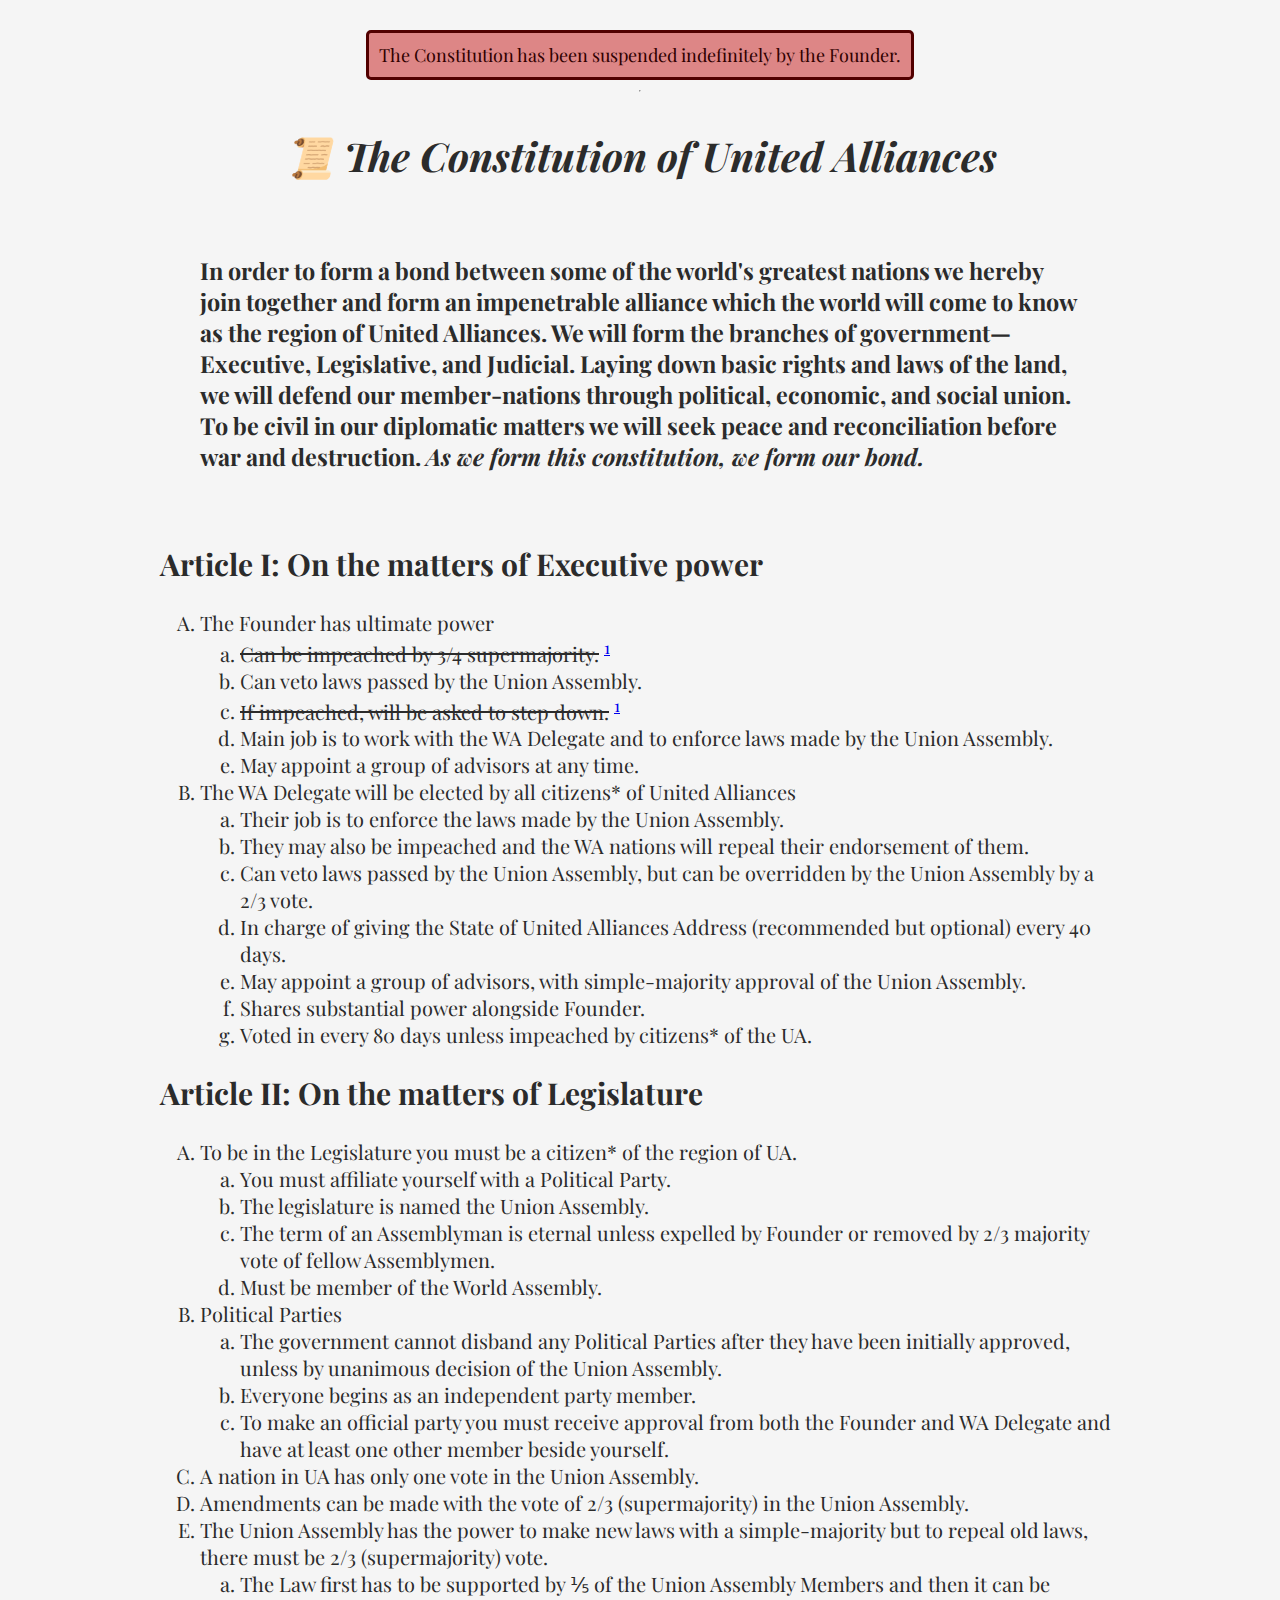
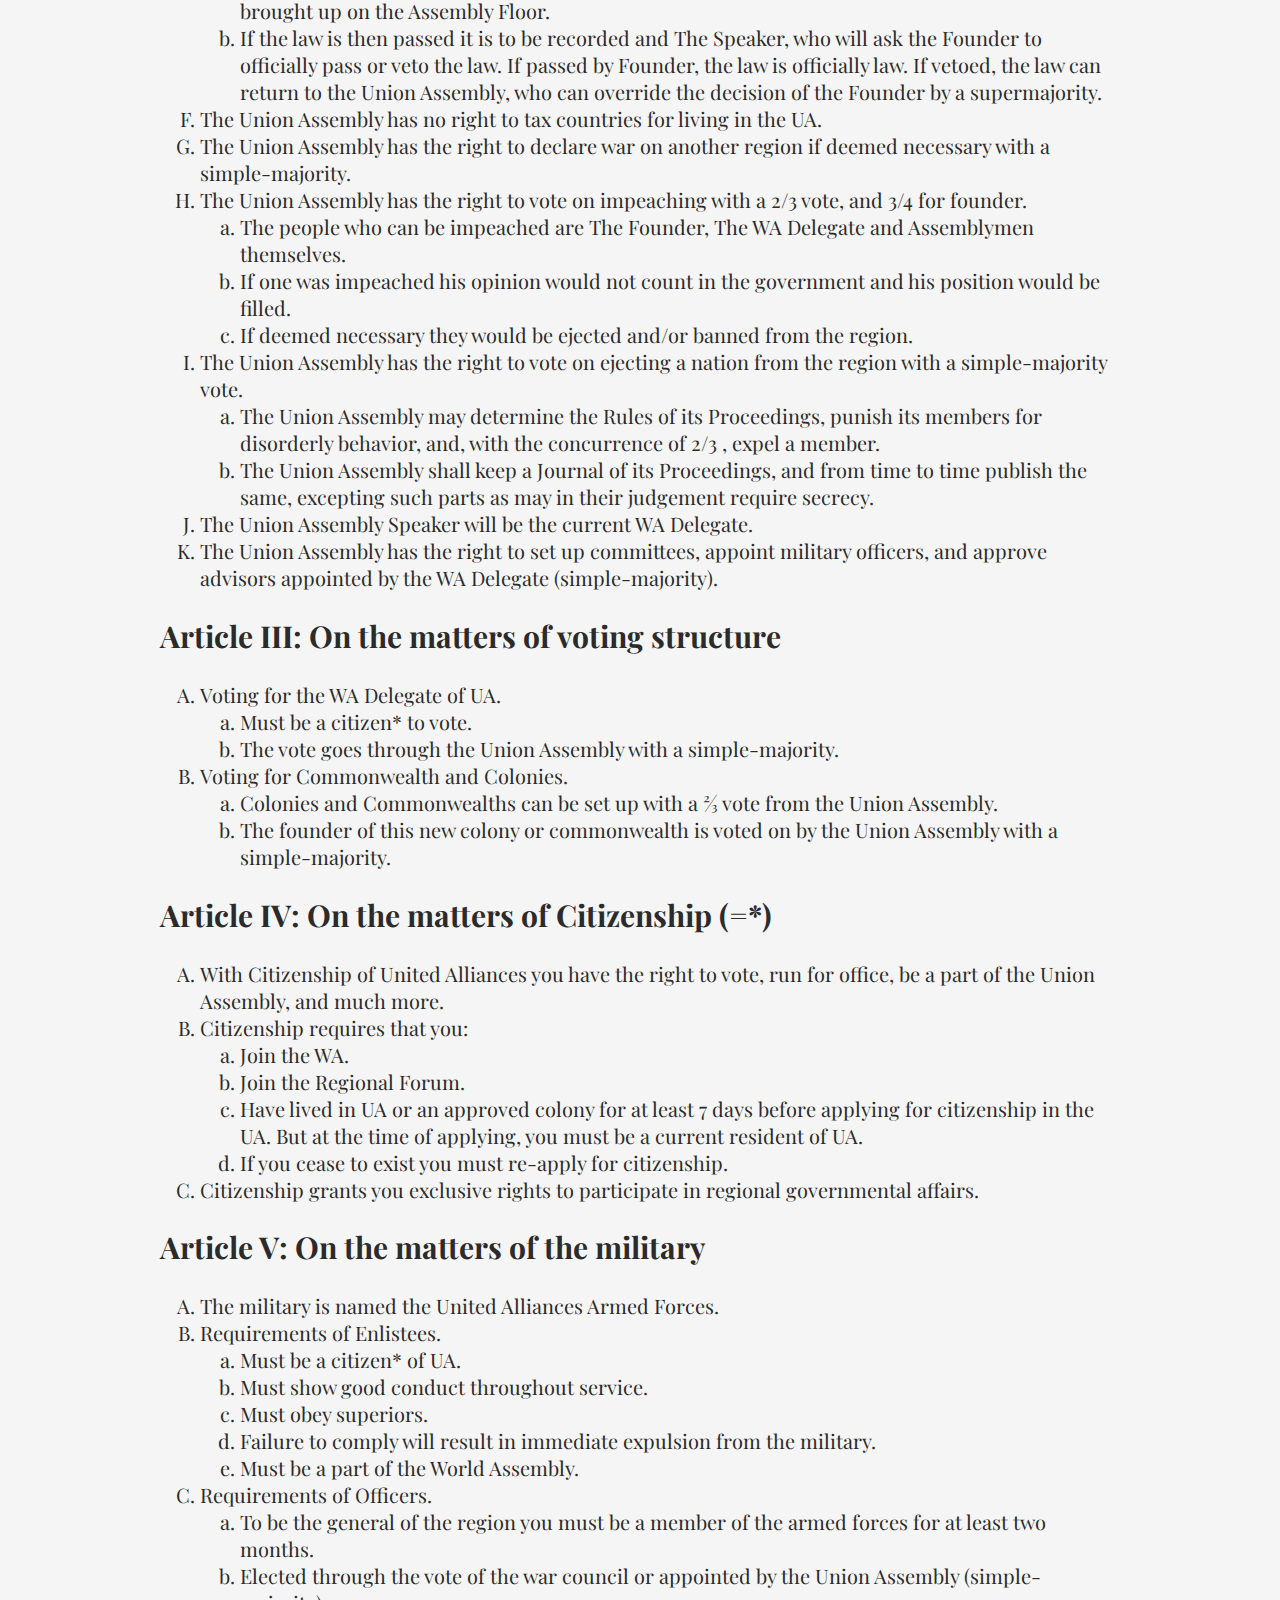
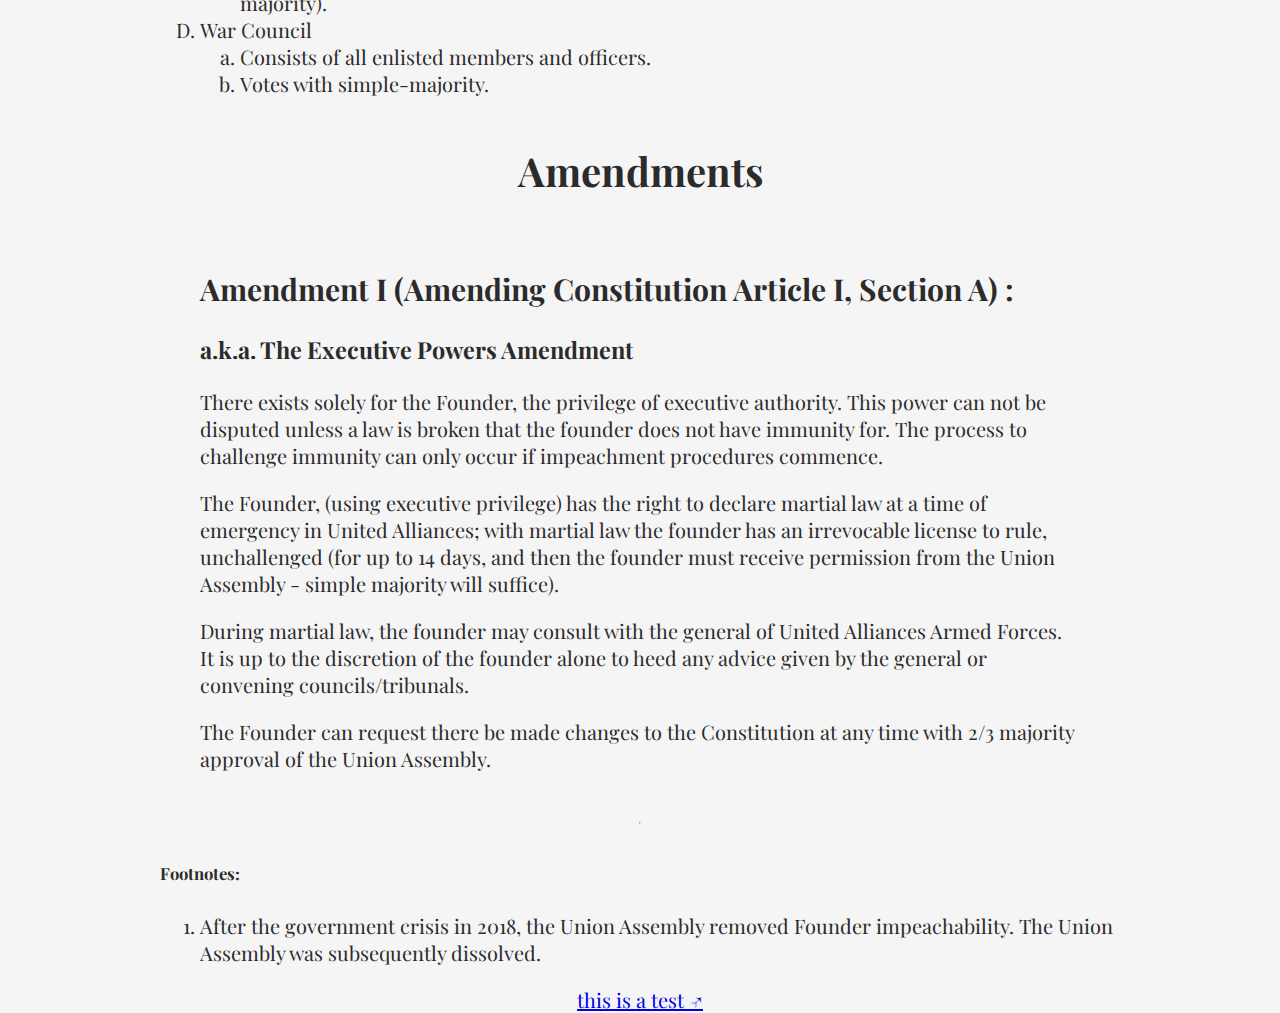
==== constitution/index.html @ d86b2e92 "Update index.html" ====
<!DOCTYPE html>
<html lang="en">
<head>
    <meta charset="UTF-8">
    <meta http-equiv="X-UA-Compatible" content="IE=edge">
    <meta name="viewport" content="width=device-width, initial-scale=1.0">
    <title>The Constitution of United Alliances</title>

        <link rel="preconnect" href="https://fonts.googleapis.com">
        <link rel="preconnect" href="https://fonts.gstatic.com" crossorigin>
        <link href="https://fonts.googleapis.com/css2?family=Playfair+Display&display=swap" rel="stylesheet">

    <style>

            :root {
                --box-alert-font-size: 1.8rem;
                --k-bg: black;
                --w-bg: white;
            }

      /*  * {
            margin: 0;
            padding: 0;
            box-sizing: border-box;
        }*/

        html {
            font-size: 62.5%;
            scroll-behavior: smooth;
        }

        ::selection {
            background-color: darkgoldenrod;
            color: whitesmoke;
        }

        body {
            width: 75%;
            margin: auto;
            background-color: whitesmoke;
            color: #2b2b2b;
            font-family: 'Playfair Display', serif;
            font-size: 2.0rem;
        }

        .page-wrap {
            width: 100%;
            display: flex;
            flex-direction: column;
            justify-content: center;
            align-items: center;
        }

        [target=_blank]::after {
            content: " ↗";
        }

        .box-alert-grn {
            color: rgb(0, 37, 0);
            background-color: rgb(105, 214, 105);
            border: 3px solid rgb(0, 138, 0);
            border-radius: 5px;
            padding: 1.0rem;
            margin-top: 3.0rem;
            font-size: var(--box-alert-font-size);
        }

        .box-alert-grn::selection {
            background-color: var(--k-bg);
            color: var(--w-bg);
        }

        .box-alert-red::selection {
            background-color: var(--k-bg);
            color: var(--w-bg);
        }

        .box-alert-red {
            color: rgb(48, 0, 0);
            background-color: rgb(221, 134, 134);
            border: 3px solid rgb(82, 0, 0);
            border-radius: 5px;
            padding: 1.0rem;
            margin-top: 3.0rem;
            font-size: var(--box-alert-font-size);
        }
    
                @media only screen and (max-width: 1060px) {
                    body {
                        width: 97%;
                    }
                }

    </style>
</head>
<body>
    
<div class="page-wrap">

    <div class="box-alert-red">The Constitution has been suspended indefinitely by the Founder.</div>

    <hr>

    <h1 style="font-style: oblique;"> 📜 The Constitution of United Alliances</h1>
    <h3>
        <blockquote>
            In order to form a bond between some of the world's greatest nations we hereby join together and form an impenetrable alliance which the world will come to know as the region of United Alliances. We will form the branches of government&mdash;Executive, Legislative, and Judicial. Laying down basic rights and laws of the land, we will defend our member-nations through political, economic, and social union. To be civil in our diplomatic matters we will seek peace and reconciliation before war and destruction. <span style="font-style: oblique;">As we form this constitution, we form our bond.</span>
        </blockquote>
    </h3>

<div class="const-content">
    
    <h2>Article I: On the matters of Executive power</h2>
    
    <ol type="A">
        <li>The Founder has ultimate power</li>
            <ol type="a">
    
                 <li><s>Can be impeached by 3/4 supermajority.</s> <sup> <a href="#fnote-1">1</a> </sup> </li>
    
                 <li>Can veto laws passed by the Union Assembly.</li>
    
                 <li><s>If impeached, will be asked to step down.</s> <sup> <a href="#fnote-1">1</a> </sup> </li>
    
                 <li>Main job is to work with the WA Delegate and to enforce laws made by the Union Assembly.</li>
    
                 <li>May appoint a group of advisors at any time.</li>
            </ol>
    
        <li>The WA Delegate will be elected by all citizens* of United Alliances</li>
            <ol type="a">
    
                 <li>Their job is to enforce the laws made by the Union Assembly.</li>
    
                 <li>They may also be impeached and the WA nations will repeal their endorsement of them.</li>
    
                 <li>Can veto laws passed by the Union Assembly, but can be overridden by the Union Assembly by a 2/3 vote.</li> 
    
                 <li>In charge of giving the State of United Alliances Address (recommended but optional) every 40 days.</li>
    
                 <li>May appoint a group of advisors, with simple-majority approval of the Union Assembly.</li>
    
                 <li>Shares substantial power alongside Founder.</li>
    
                 <li>Voted in every 80 days unless impeached by citizens* of the UA.</li>
            </ol>
        </ol>
    
    <h2>Article II: On the matters of Legislature</h2>
    <ol type="A">
        <li>To be in the Legislature you must be a citizen* of the region of UA.</li>
            <ol type="a">
    
                    <li>You must affiliate yourself with a Political Party.</li>
    
                    <li>The legislature is named the Union Assembly.</li>
    
                    <li>The term of an Assemblyman is eternal unless expelled by Founder or removed by 2/3 majority vote of fellow Assemblymen.</li>
    
                    <li>Must be member of the World Assembly.</li>

            </ol>
    
        <li>Political Parties</li>
            <ol type="a">
                    <li>The government cannot disband any Political Parties after they have been initially approved, unless by unanimous decision of the Union Assembly.</li>
    
                    <li>Everyone begins as an independent party member.</li>
    
                    <li>To make an official party you must receive approval from both the Founder and WA Delegate and have at least one other member beside yourself.</li>
            </ol>

        <li>A nation in UA has only one vote in the Union Assembly.</li>
    
        <li>Amendments can be made with the vote of 2/3 (supermajority) in the Union Assembly.</li>
    
        <li>The Union Assembly has the power to make new laws with a simple-majority but to repeal old laws, there must be 2/3 (supermajority) vote.</li>
            <ol type="a">
                    <li>The Law first has to be supported by ⅕ of the Union Assembly Members and then it can be brought up on the Assembly Floor.</li>
    
                    <li>If the law is then passed it is to be recorded and The Speaker, who will ask the Founder to officially pass or veto the law. If passed by Founder, the law is officially law. If vetoed, the law can return to the Union Assembly, who can override the decision of the Founder by a supermajority.</li>
            </ol>

        <li>The Union Assembly has no right to tax countries for living in the UA.</li>
    
        <li>The Union Assembly has the right to declare war on another region if deemed necessary with a simple-majority.</li>
    
        <li>The Union Assembly has the right to vote on impeaching with a 2/3 vote, and 3/4 for founder.</li>
            <ol type="a">
                    <li>The people who can be impeached are The Founder, The WA Delegate and Assemblymen themselves.</li> 
    
                    <li>If one was impeached his opinion would not count in the government and his position would be filled.</li>
    
                    <li>If deemed necessary they would be ejected and/or banned from the region.</li>
            </ol>

        <li>The Union Assembly has the right to vote on ejecting a nation from the region with a simple-majority vote.</li>
            <ol type="a">
                    <li>The Union Assembly may determine the Rules of its Proceedings, punish its members for disorderly behavior, and, with the concurrence of 2/3 , expel a member.</li>
    
                    <li>The Union Assembly shall keep a Journal of its Proceedings, and from time to time publish the same, excepting such parts as may in their judgement require secrecy.</li>
            </ol>

        <li>The Union Assembly Speaker will be the current WA Delegate.</li>
    
        <li>The Union Assembly has the right to set up committees, appoint military officers, and approve advisors appointed by the WA Delegate (simple-majority).</li>
    </ol>

    <h2>Article III: On the matters of voting structure</h2>
    <ol type="A">
        <li>Voting for the WA Delegate of UA.</li> 
            <ol type="a">
                    <li>Must be a citizen* to vote.</li> 
    
                    <li>The vote goes through the Union Assembly with a simple-majority.</li> 
            </ol>
        <li>Voting for Commonwealth and Colonies.</li>
            <ol type="a">
                    <li>Colonies and Commonwealths can be set up with a ⅔ vote from the Union Assembly.</li> 
    
                    <li>The founder of this new colony or commonwealth is voted on by the Union Assembly with a simple-majority.</li> 
            </ol>
    </ol>

    <h2>Article IV: On the matters of Citizenship (=*)</h2>
    <ol type="A">
        <li>With Citizenship of United Alliances you have the right to vote, run for office, be a part of the Union Assembly, and much more.</li> 
    
        <li>Citizenship requires that you:</li> 
            <ol type="a">
                    <li>Join the WA.</li> 
    
                    <li>Join the Regional Forum.</li> 
    
                    <li>Have lived in UA or an approved colony for at least 7 days before applying for citizenship in the UA. But at the time of applying, you must be a current resident of UA.</li> 
    
                    <li>If you cease to exist you must re-apply for citizenship.</li> 
            </ol>
        <li>Citizenship grants you exclusive rights to participate in regional governmental affairs.</li> 
    </ol>
    <h2>Article V: On the matters of the military</h2> 
    <ol type="A">
        <li>The military is named the United Alliances Armed Forces.</li> 
    
        <li>Requirements of Enlistees.</li> 
            <ol type="a">
                    <li>Must be a citizen* of UA.</li> 
    
                    <li>Must show good conduct throughout service.</li> 
    
                    <li>Must obey superiors.</li> 
    
                    <li>Failure to comply will result in immediate expulsion from the military.</li> 
    
                    <li>Must be a part of the World Assembly.</li> 
            </ol>
        <li>Requirements of Officers.</li> 
            <ol type="a">
                    <li>To be the general of the region you must be a member of the armed forces for at least two months.</li> 
    
                    <li>Elected through the vote of the war council or appointed by the Union Assembly (simple-majority).</li> 
            </ol>
        <li>War Council</li> 
            <ol type="a">
                    <li>Consists of all enlisted members and officers.</li> 
    
                    <li>Votes with simple-majority.</li> 
            </ol>
    </ol>
</div>
    
    <h1>Amendments</h1>
        <blockquote>
            <h2>Amendment I (Amending Constitution Article I, Section A) :</h2>
            <h3>a.k.a. The Executive Powers Amendment</h3>
            <p>There exists solely for the Founder, the privilege of executive authority. This power can not be disputed unless a law is broken that the founder does not have immunity for. The process to challenge immunity can only occur if impeachment procedures commence.</p> 
            
            <p>The Founder, (using executive privilege) has the right to declare martial law at a time of emergency in United Alliances; with martial law the founder has an irrevocable license to rule, unchallenged (for up to 14 days, and then the founder must receive permission from the Union Assembly - simple majority will suffice).</p> 
            
            <p>During martial law, the founder may consult with the general of United Alliances Armed Forces. It is up to the discretion of the founder alone to heed any advice given by the general or convening councils/tribunals.</p> 
            
            <p>The Founder can request there be made changes to the Constitution at any time with 2/3 majority approval of the Union Assembly.</p> 
        </blockquote>
    <hr>

    <div class="footnotes">
        <h5>Footnotes:</h5>
        <ol type="1">
            <li id="fnote-1">After the government crisis in 2018, the Union Assembly removed Founder impeachability. The Union Assembly was subsequently dissolved. </li>
        </ol>
    </div>

    <footer>
        <a href="http://flynntownship.org/" target="_blank">this is a test</a>
    </footer>

</div>
</body>
</html>
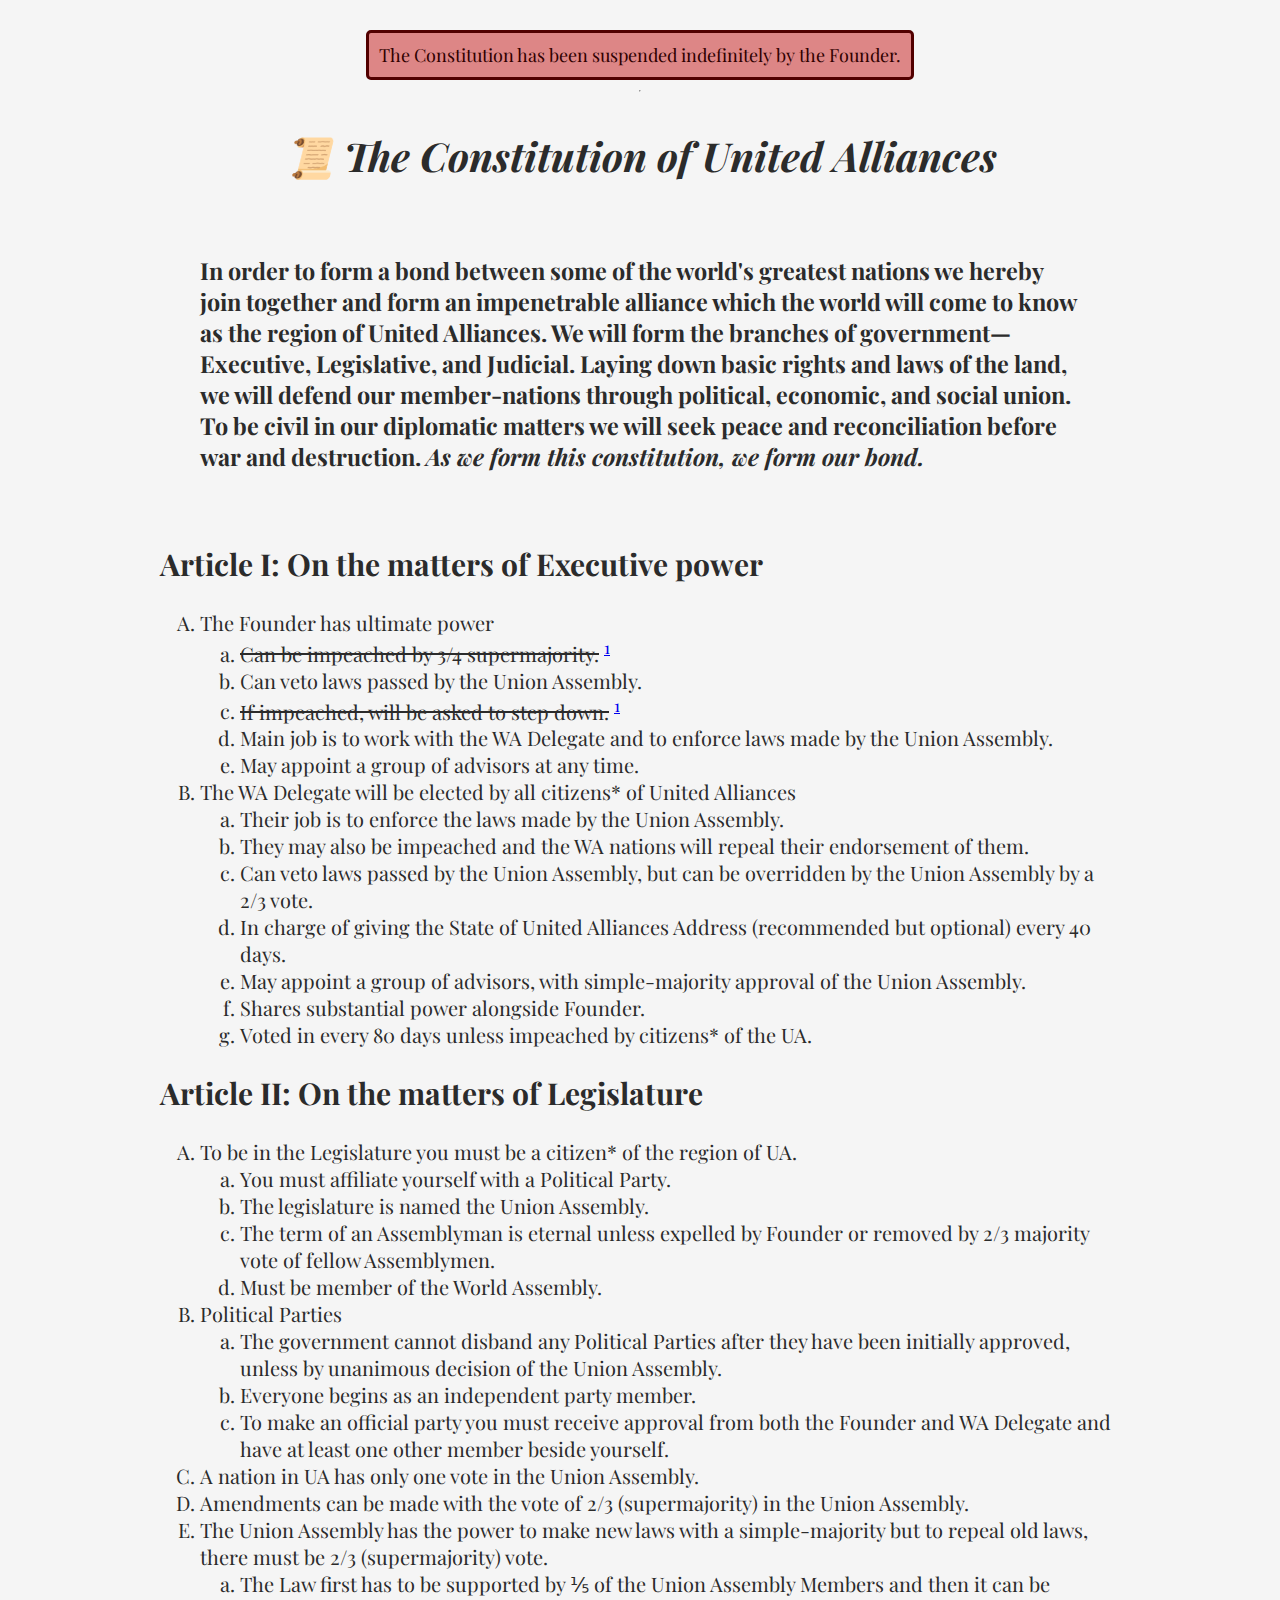
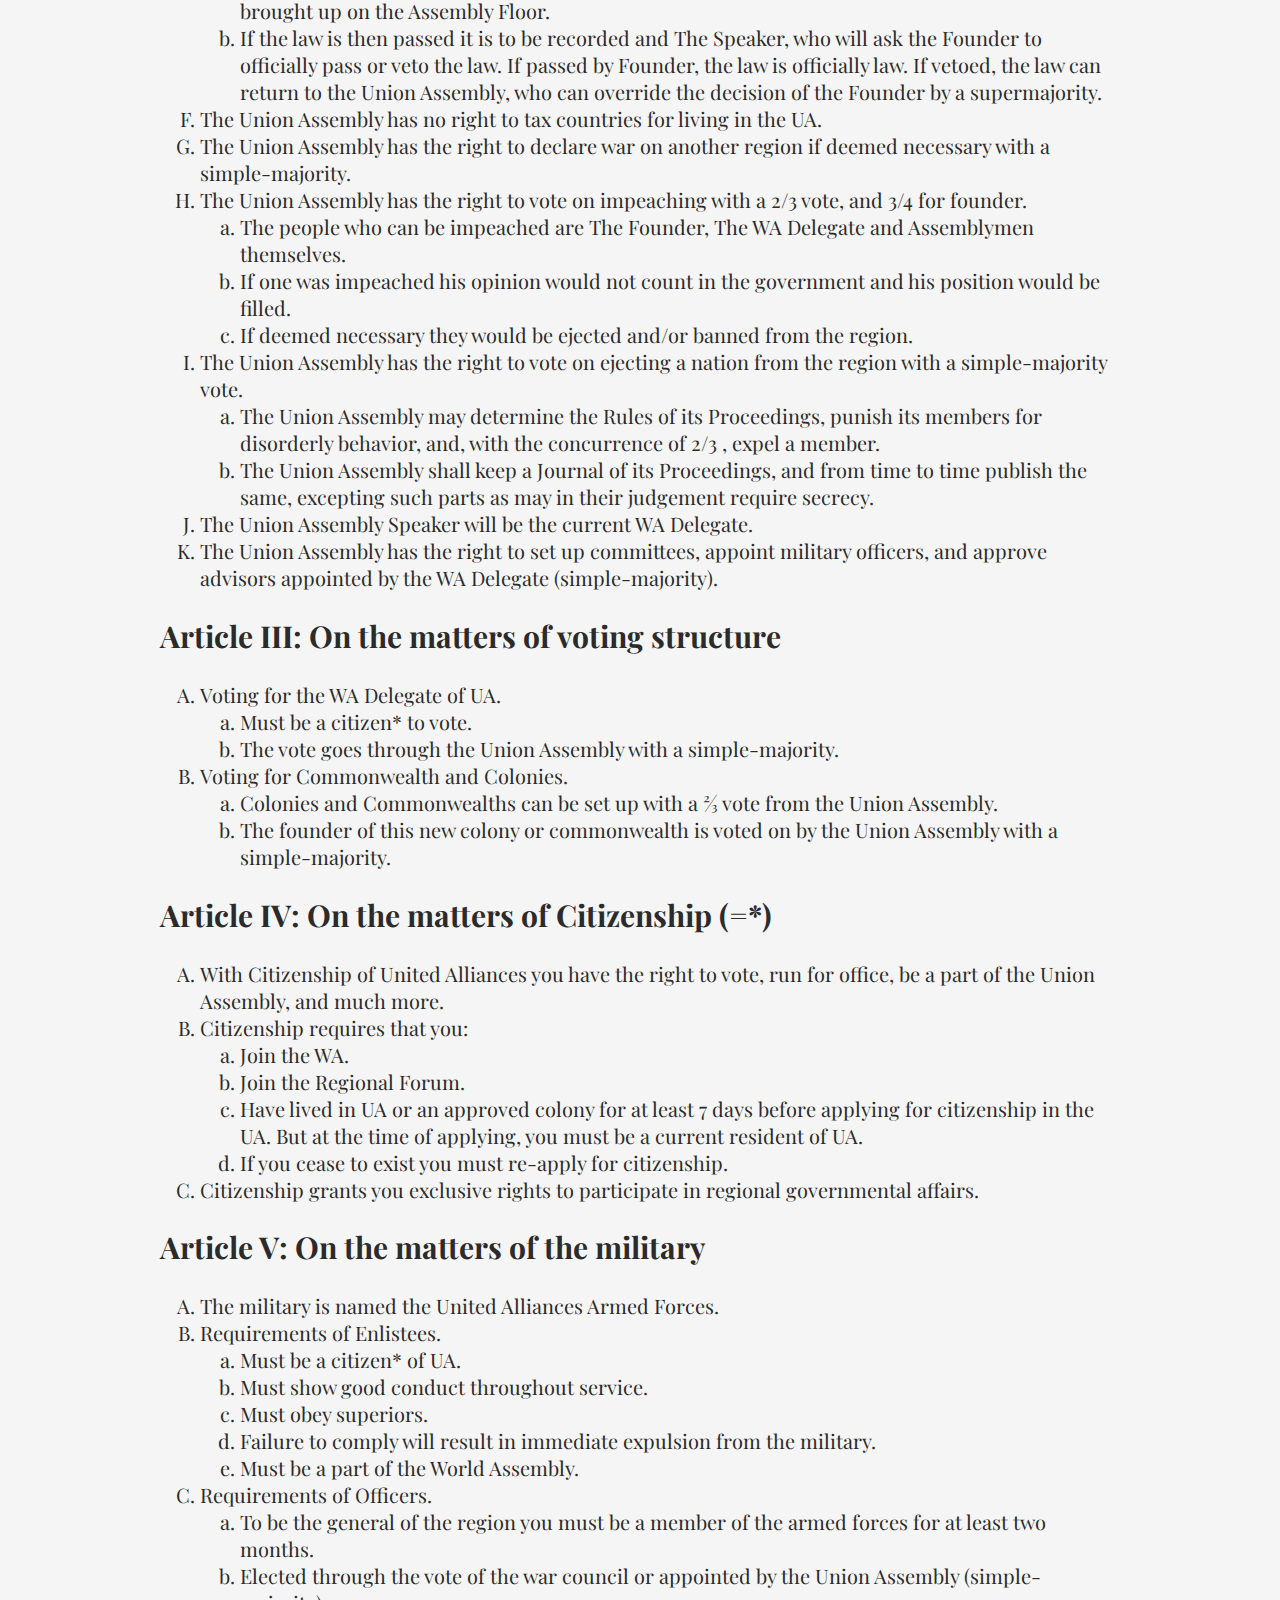
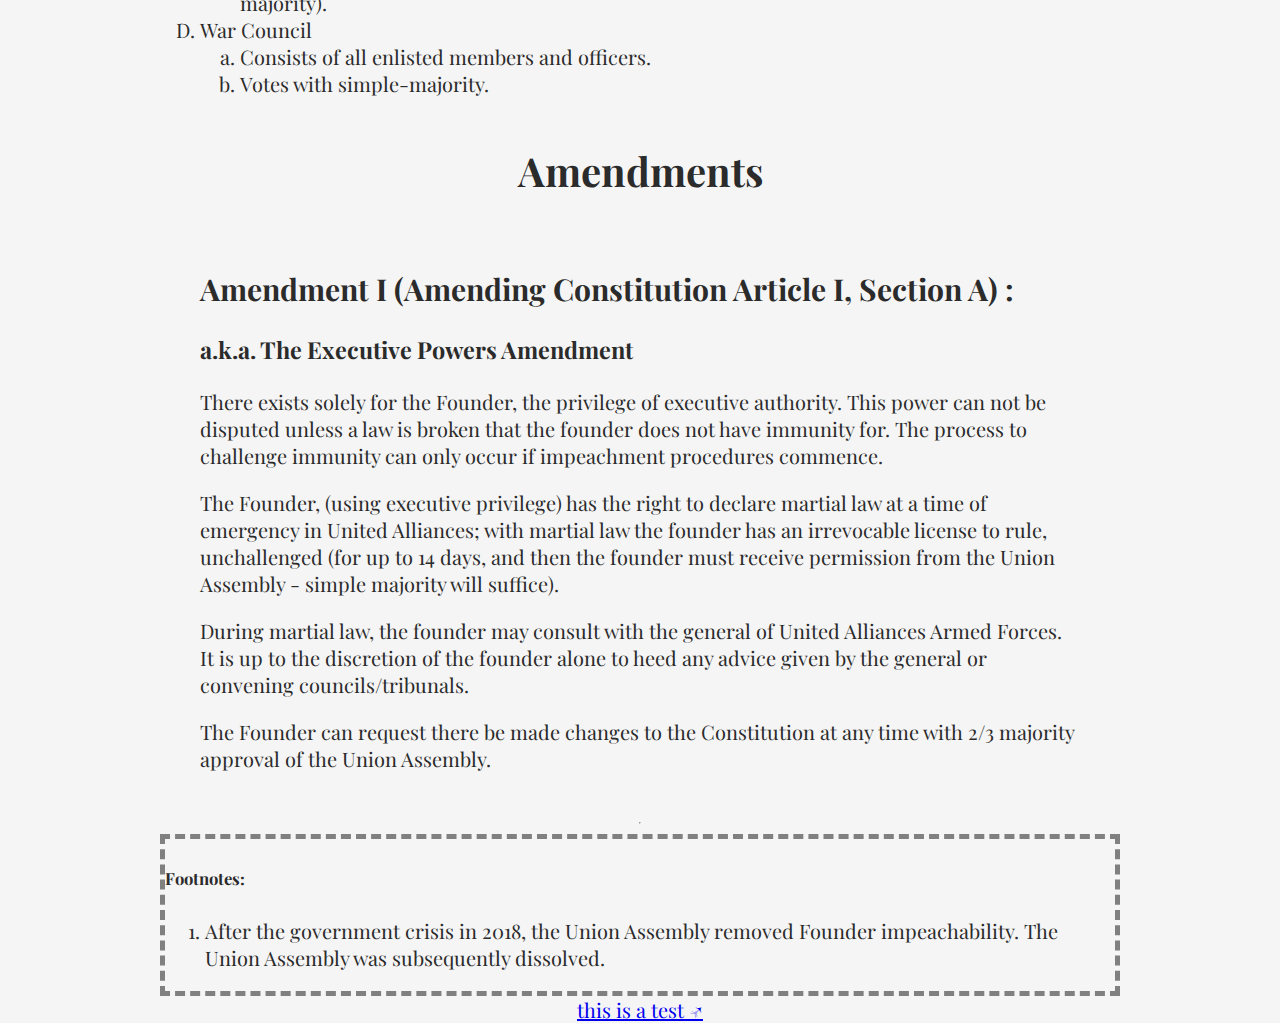
==== commit 808c86ef: "Update index.html" ====
--- a/constitution/index.html
+++ b/constitution/index.html
@@ -83,6 +83,10 @@
             padding: 1.0rem;
             margin-top: 3.0rem;
             font-size: var(--box-alert-font-size);
+        }
+
+        .footnotes {
+            border: 5px dashed grey;
         }
     
                 @media only screen and (max-width: 1060px) {
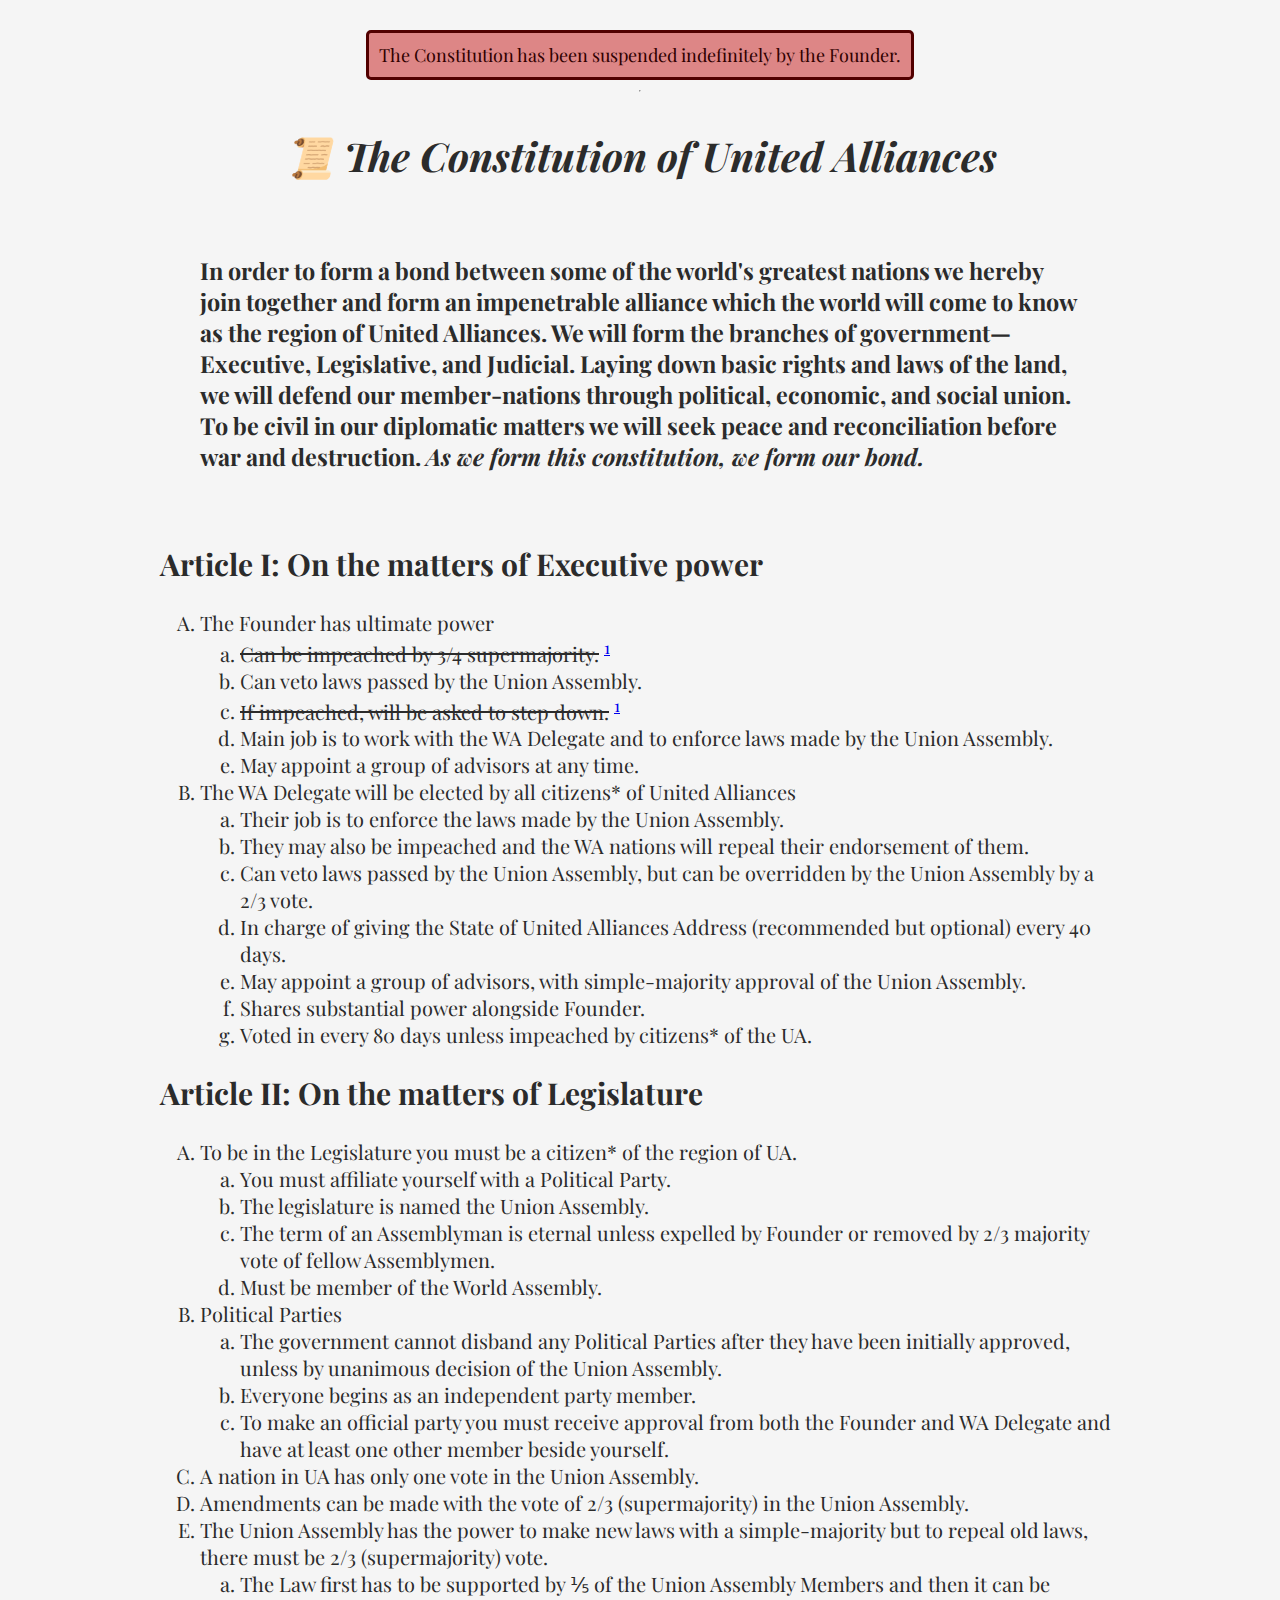
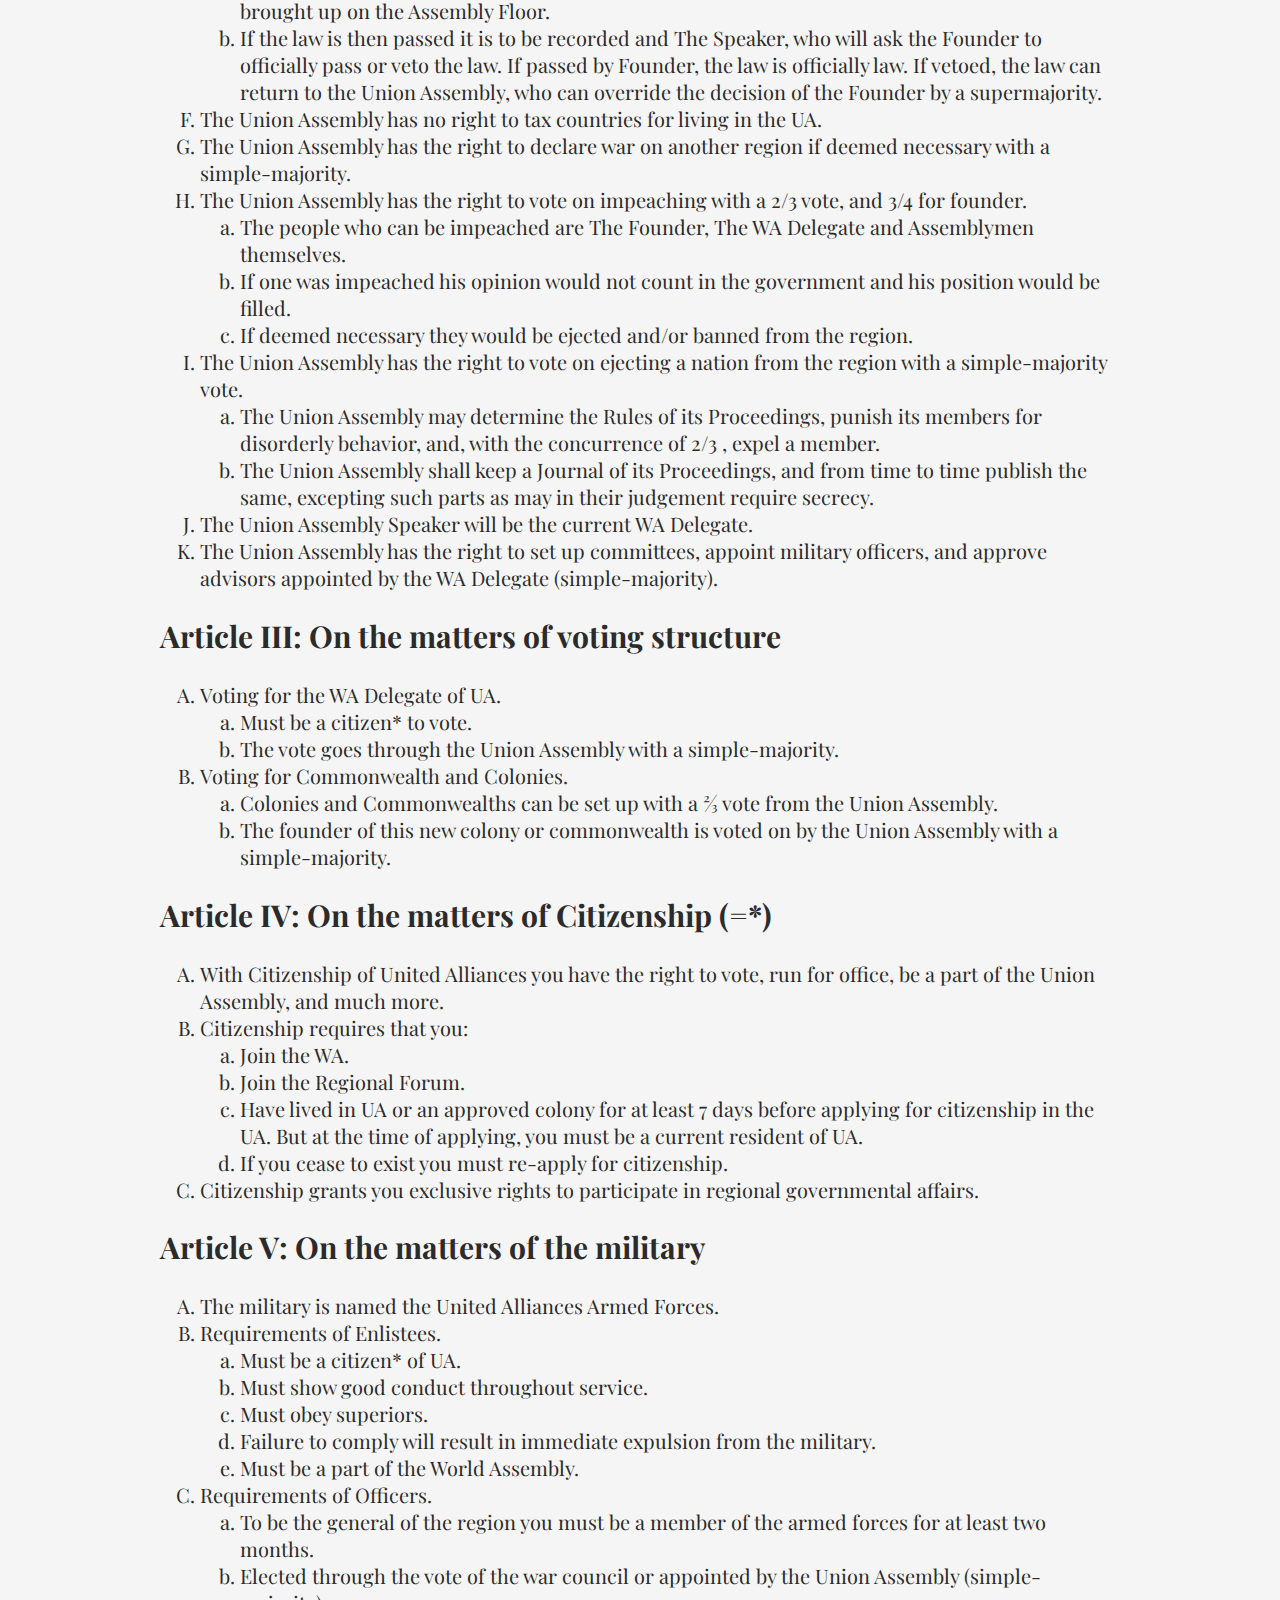
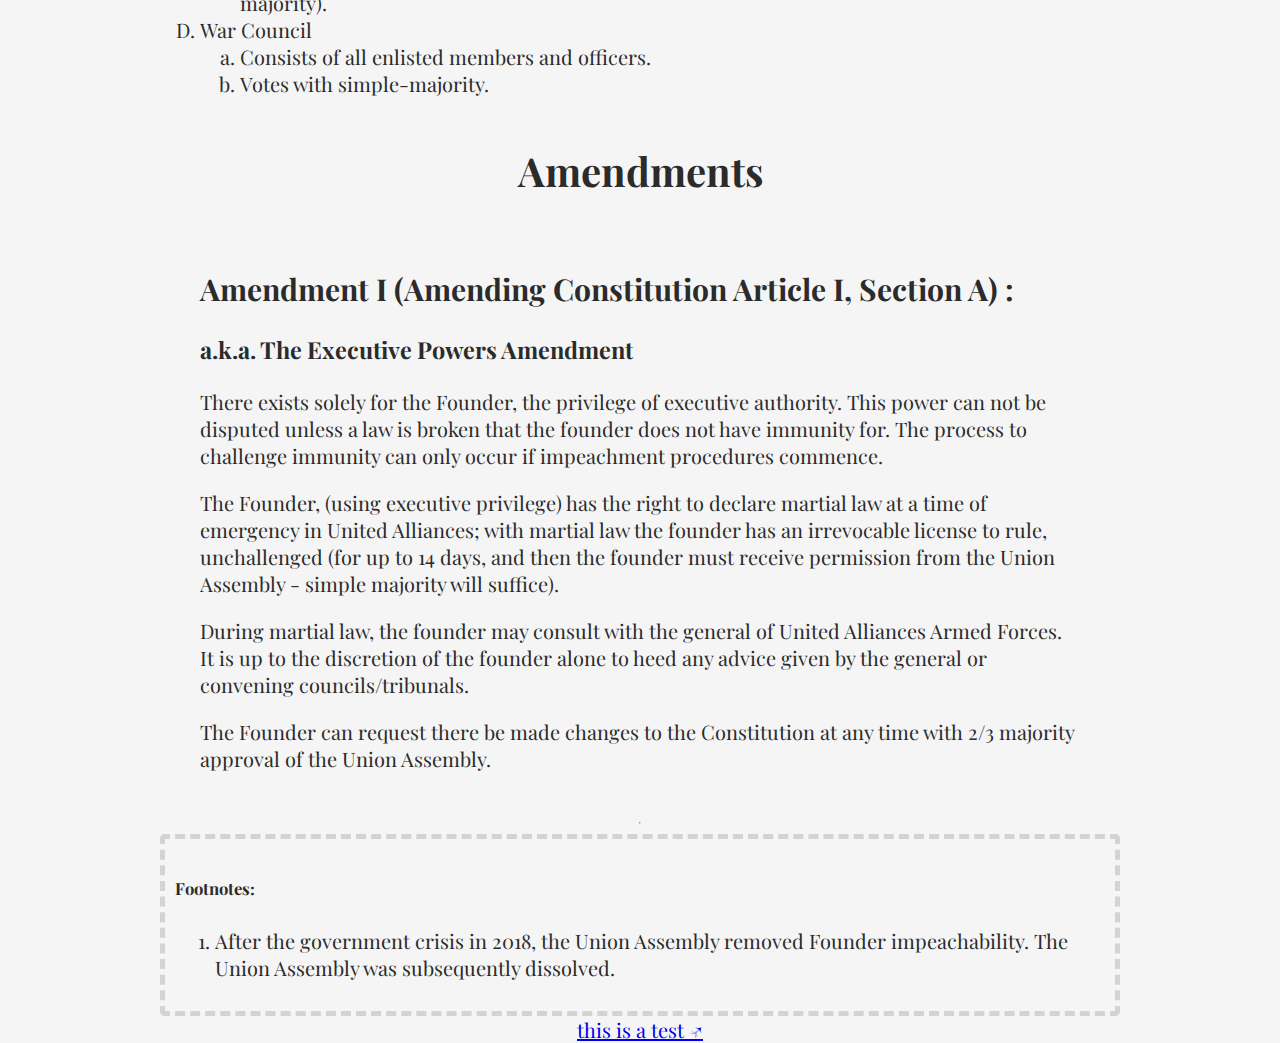
==== commit 3d93ed3d: "Update index.html" ====
--- a/constitution/index.html
+++ b/constitution/index.html
@@ -86,7 +86,9 @@
         }
 
         .footnotes {
-            border: 5px dashed grey;
+            border: 5px dashed lightgrey;
+            border-radius: 5px;
+            padding: 1.0rem;
         }
     
                 @media only screen and (max-width: 1060px) {
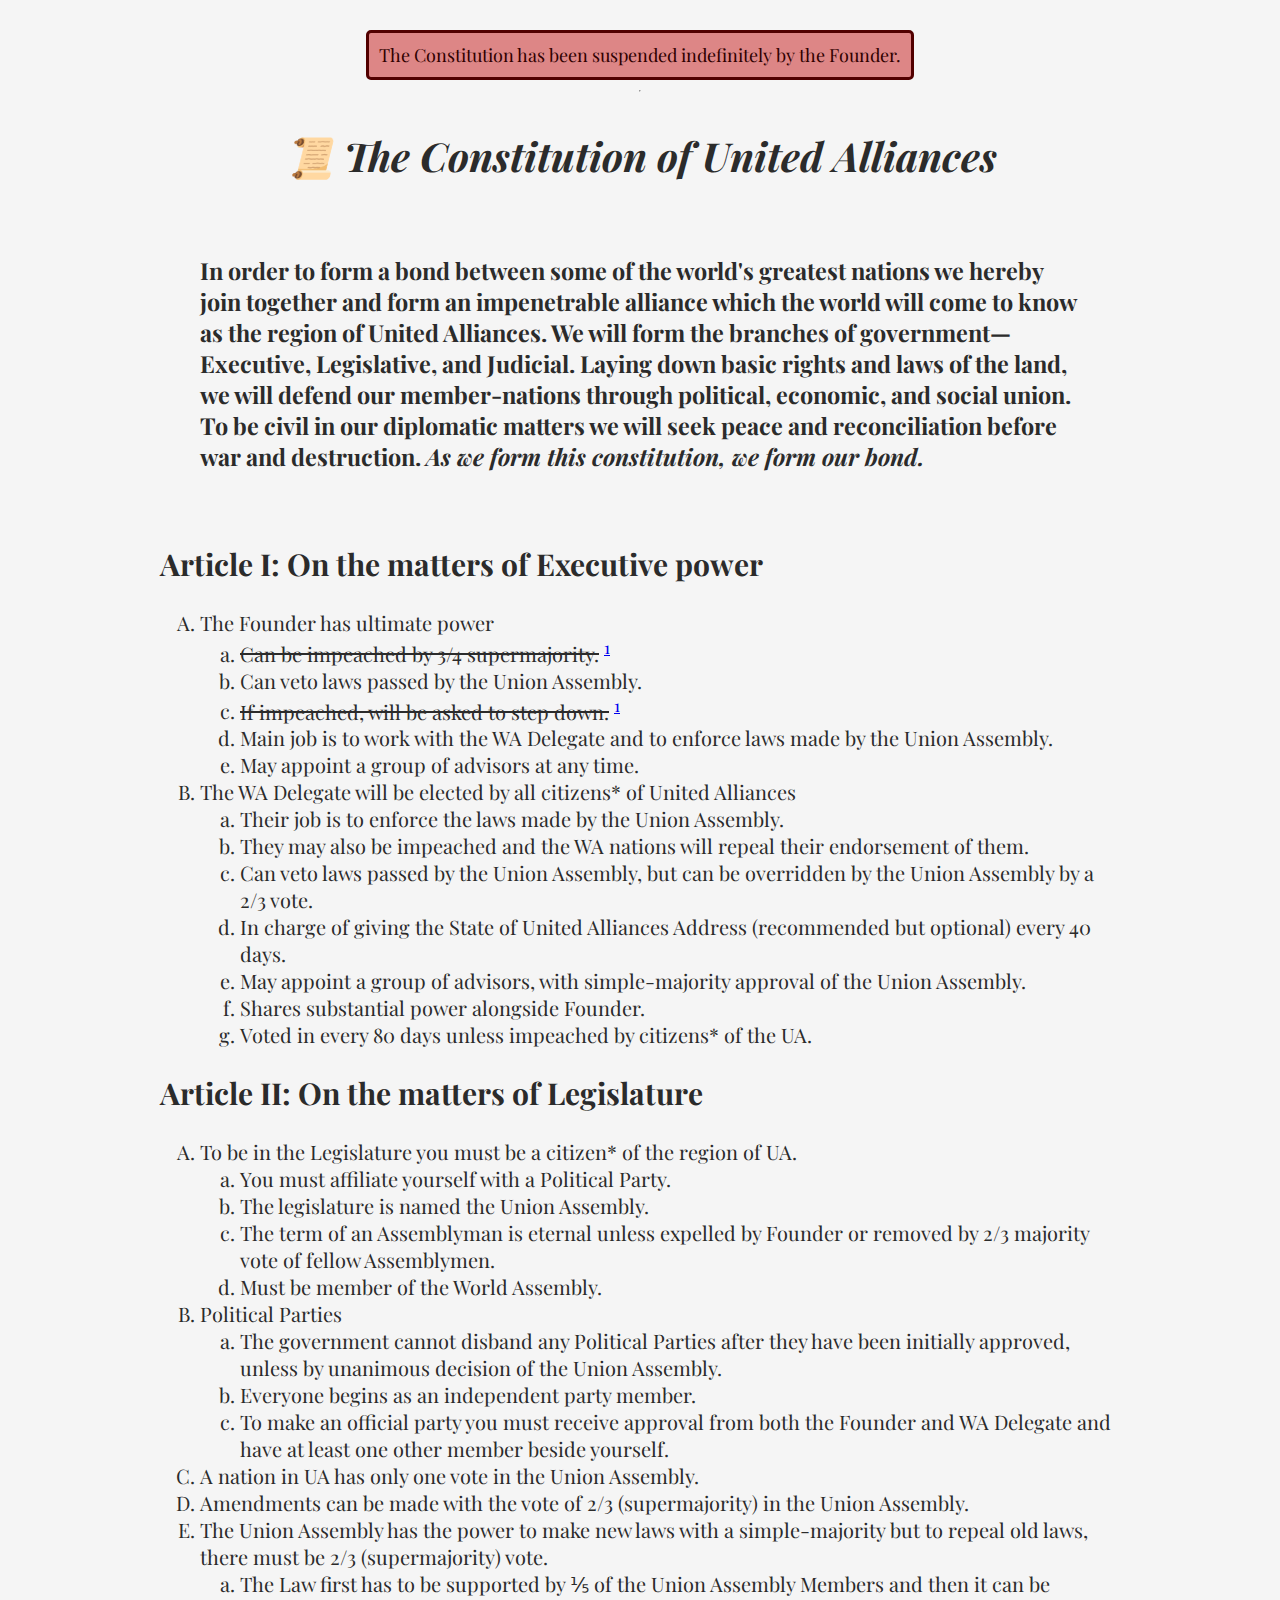
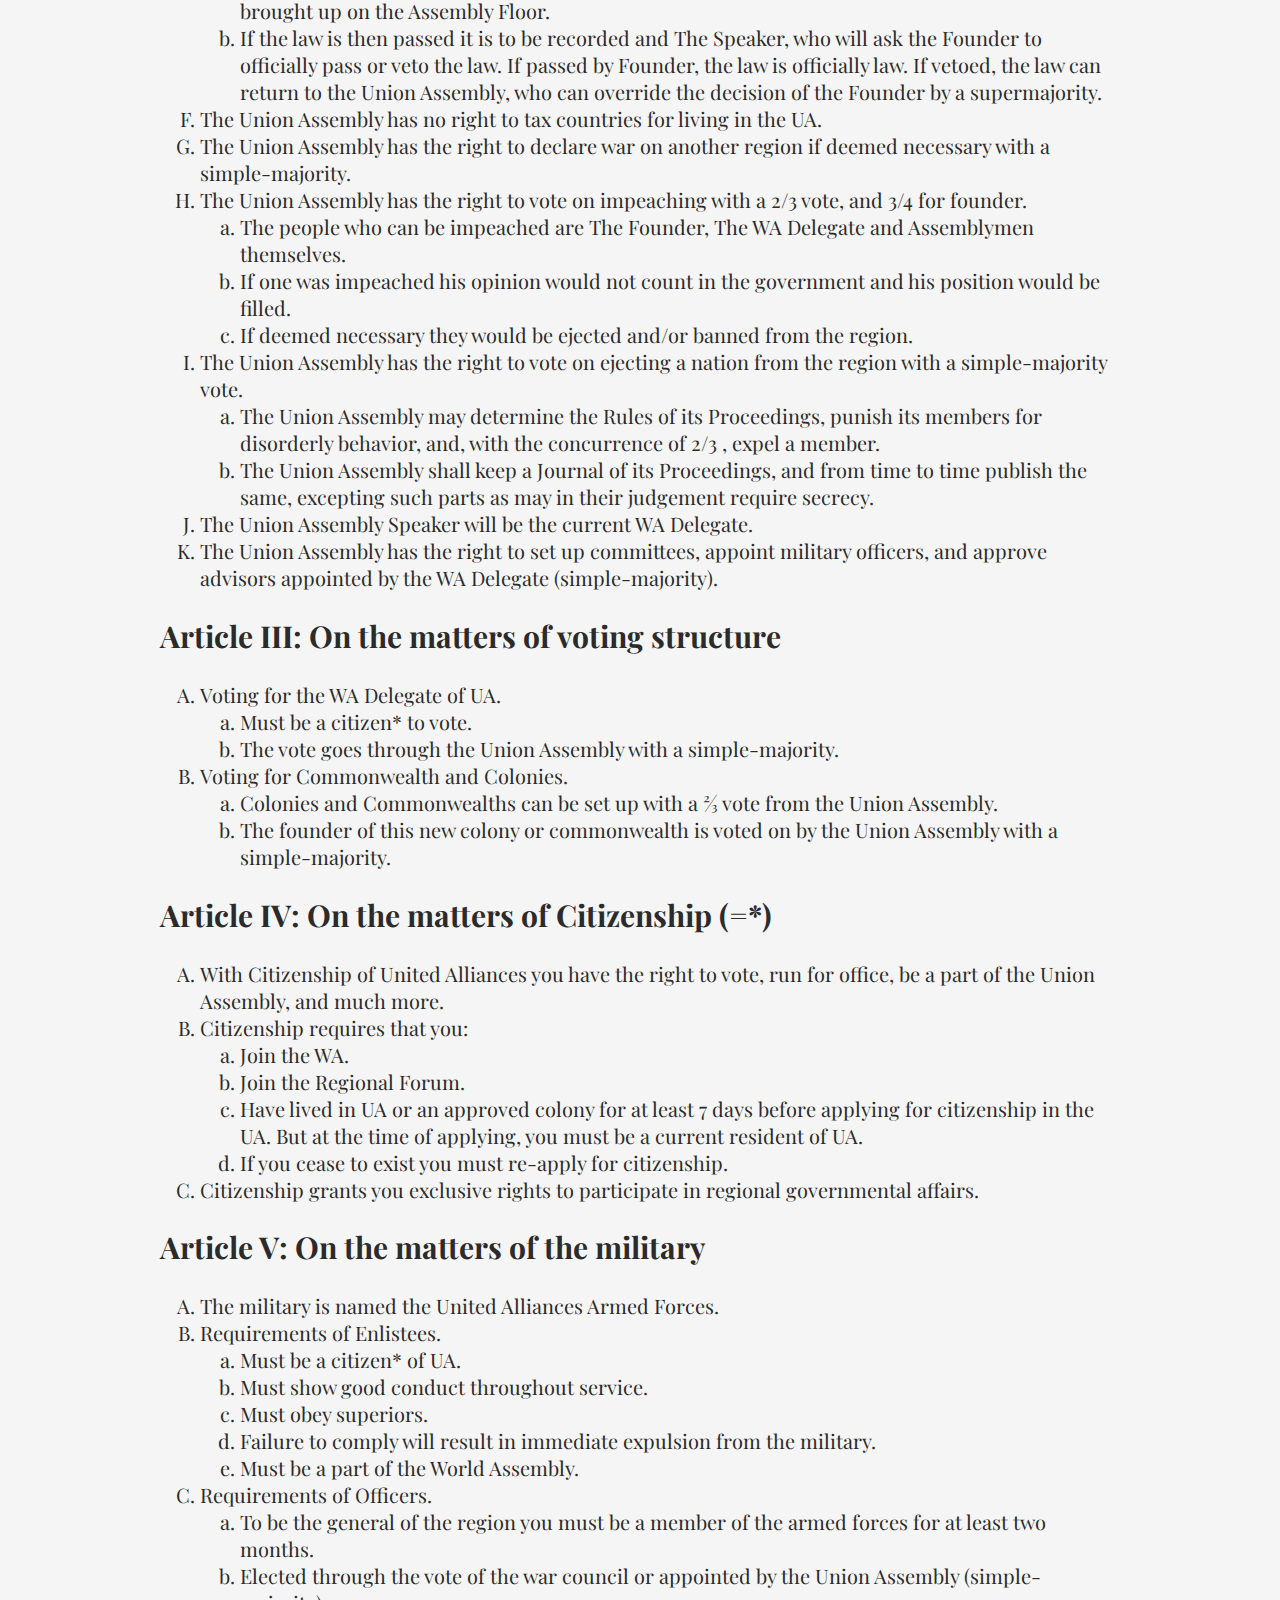
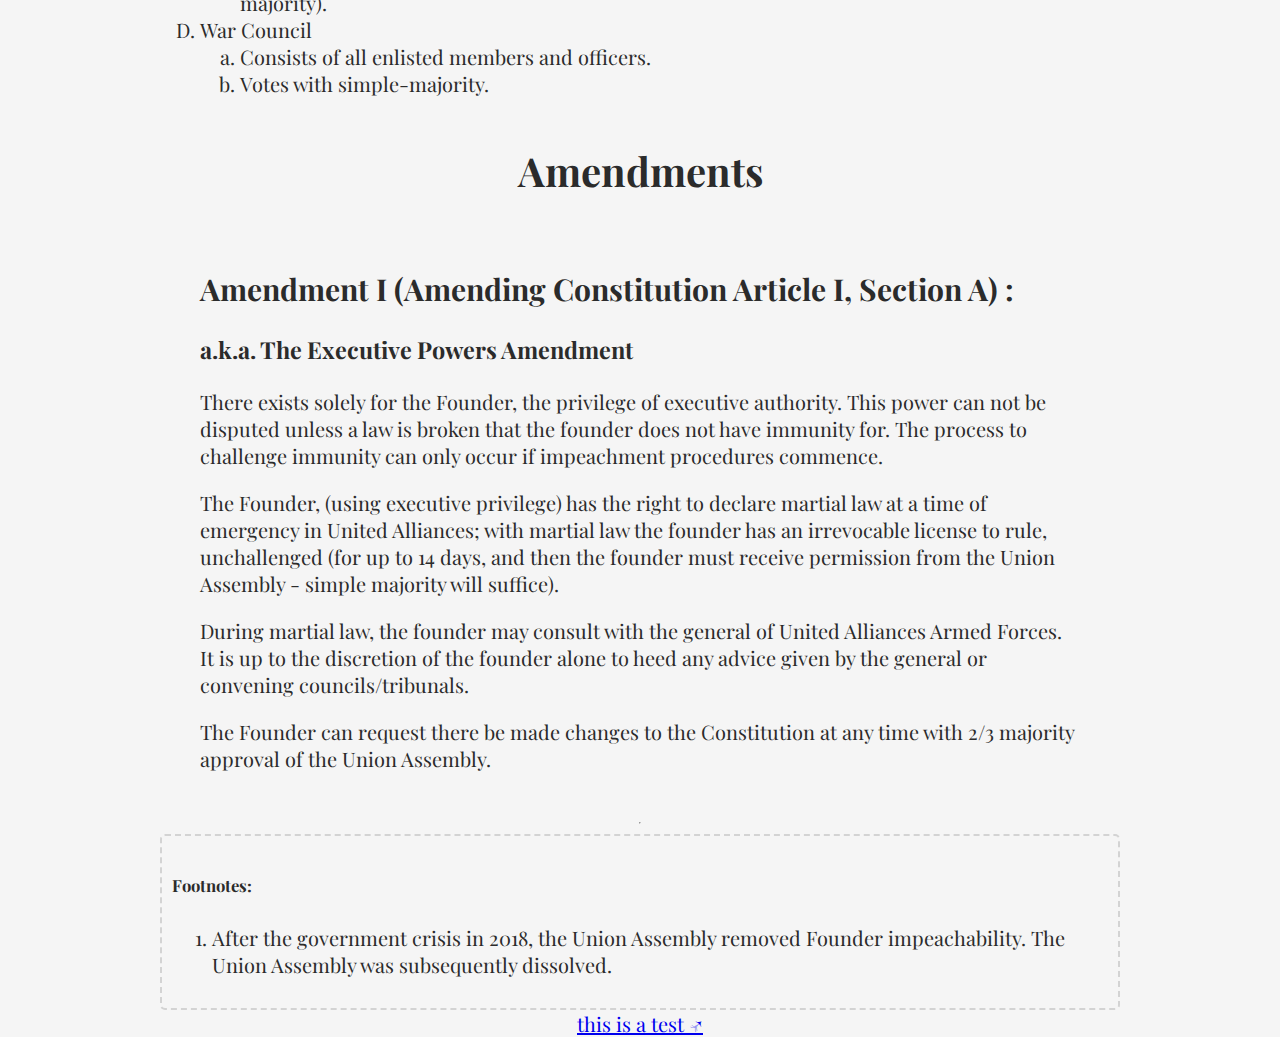
==== commit 1e3d5b51: "Update index.html" ====
--- a/constitution/index.html
+++ b/constitution/index.html
@@ -86,7 +86,7 @@
         }
 
         .footnotes {
-            border: 5px dashed lightgrey;
+            border: 2.5px dashed lightgrey;
             border-radius: 5px;
             padding: 1.0rem;
         }
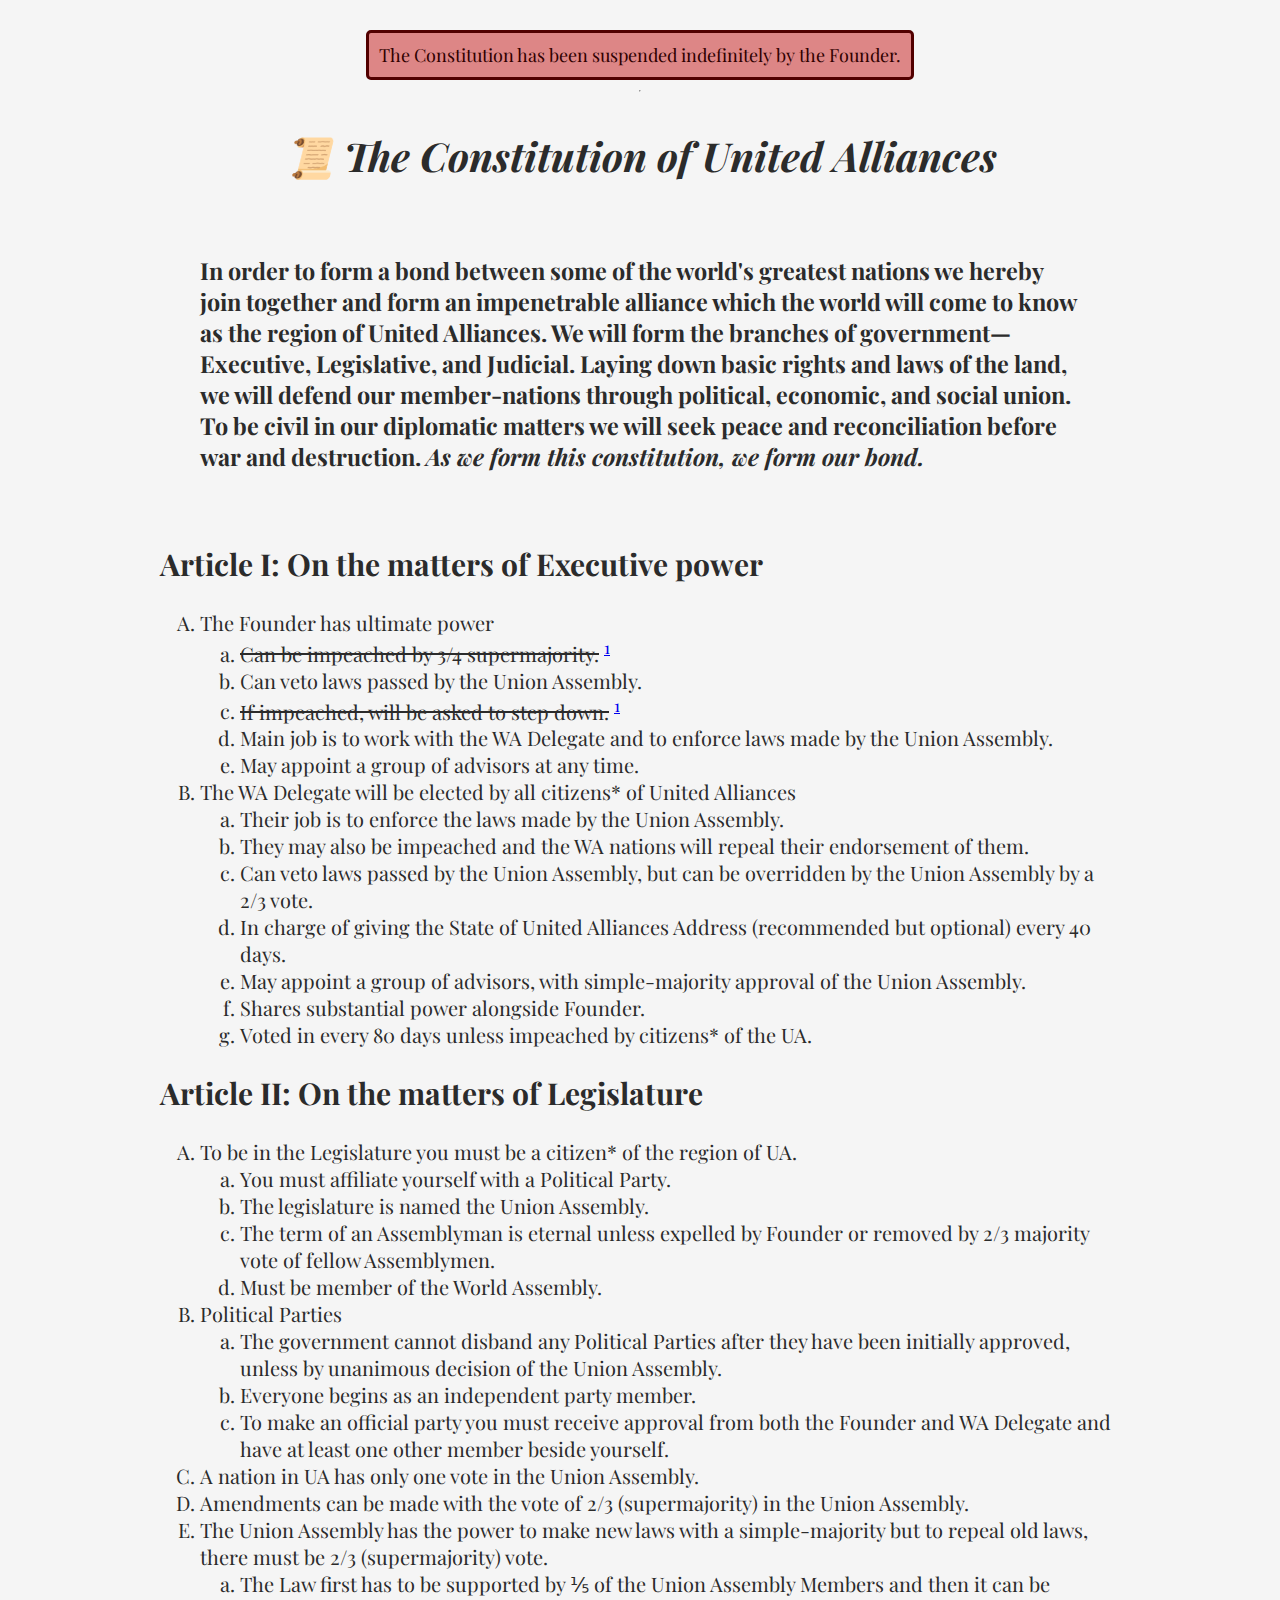
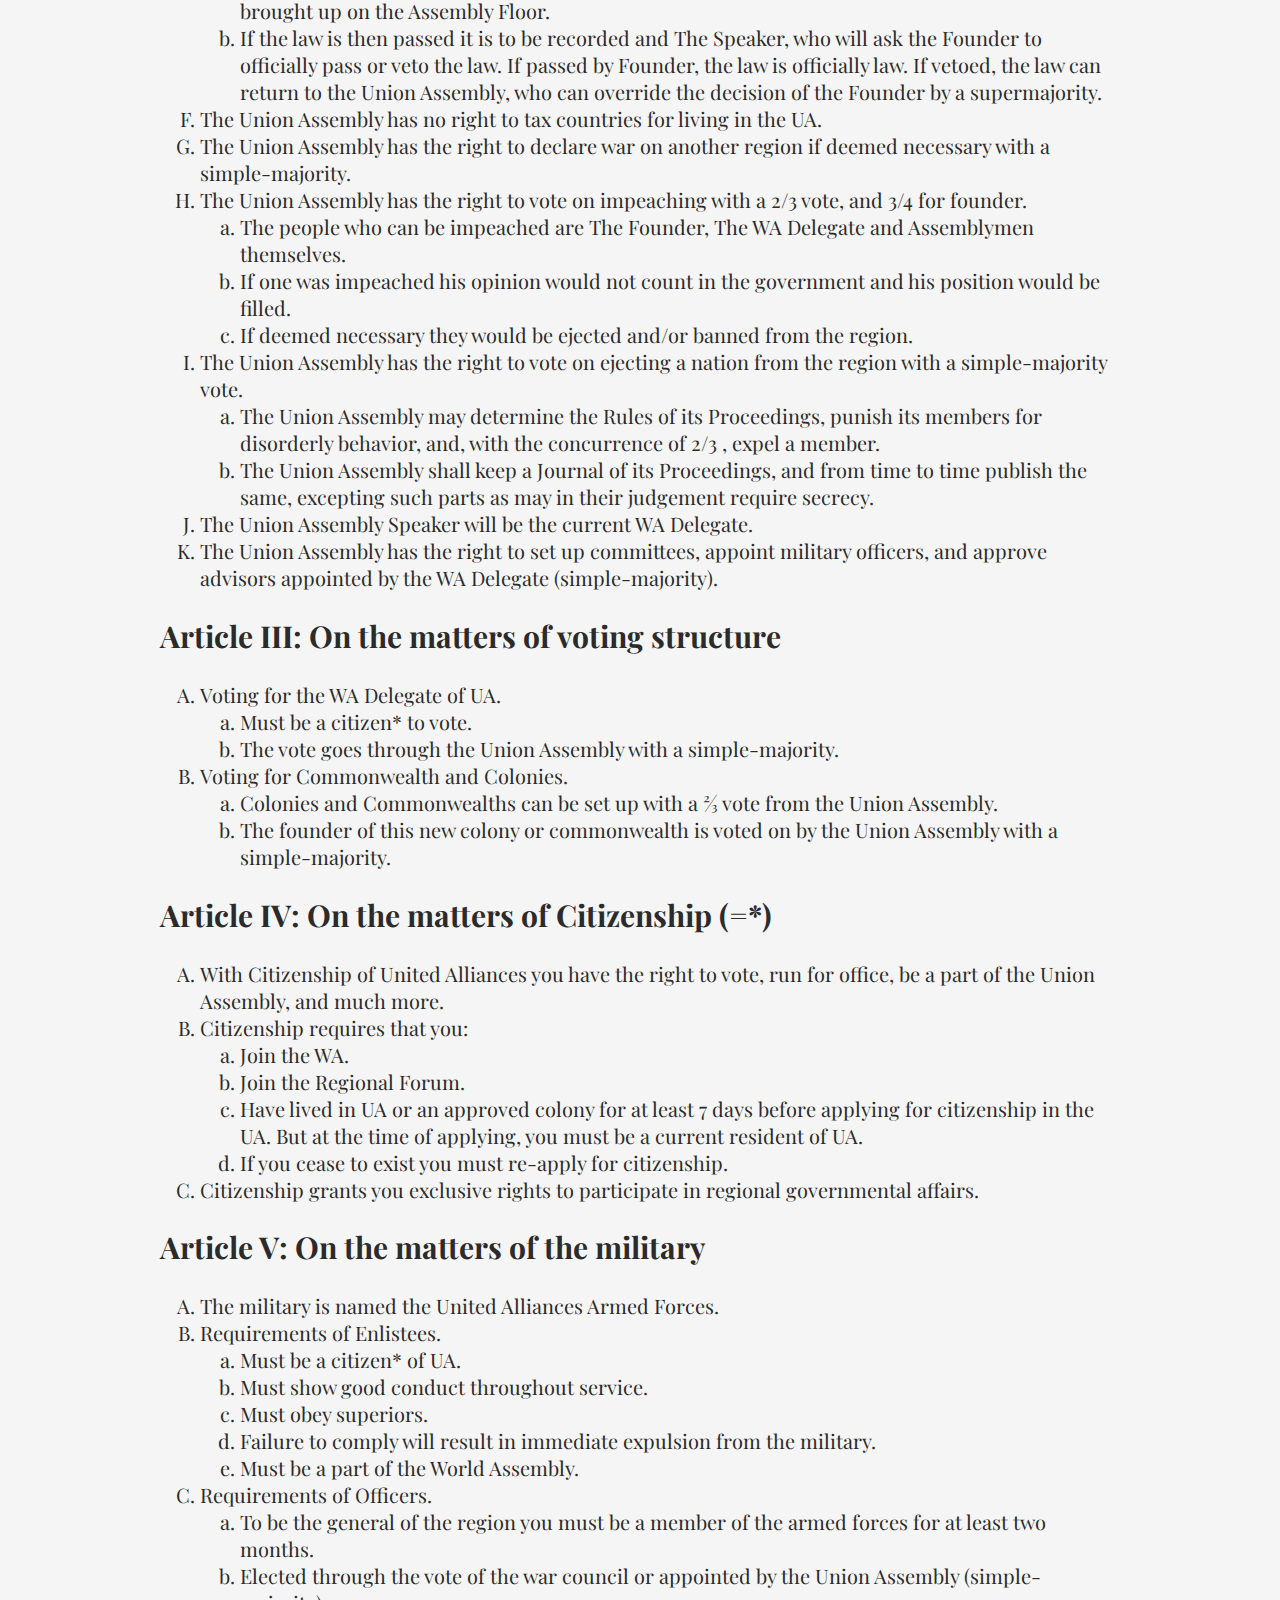
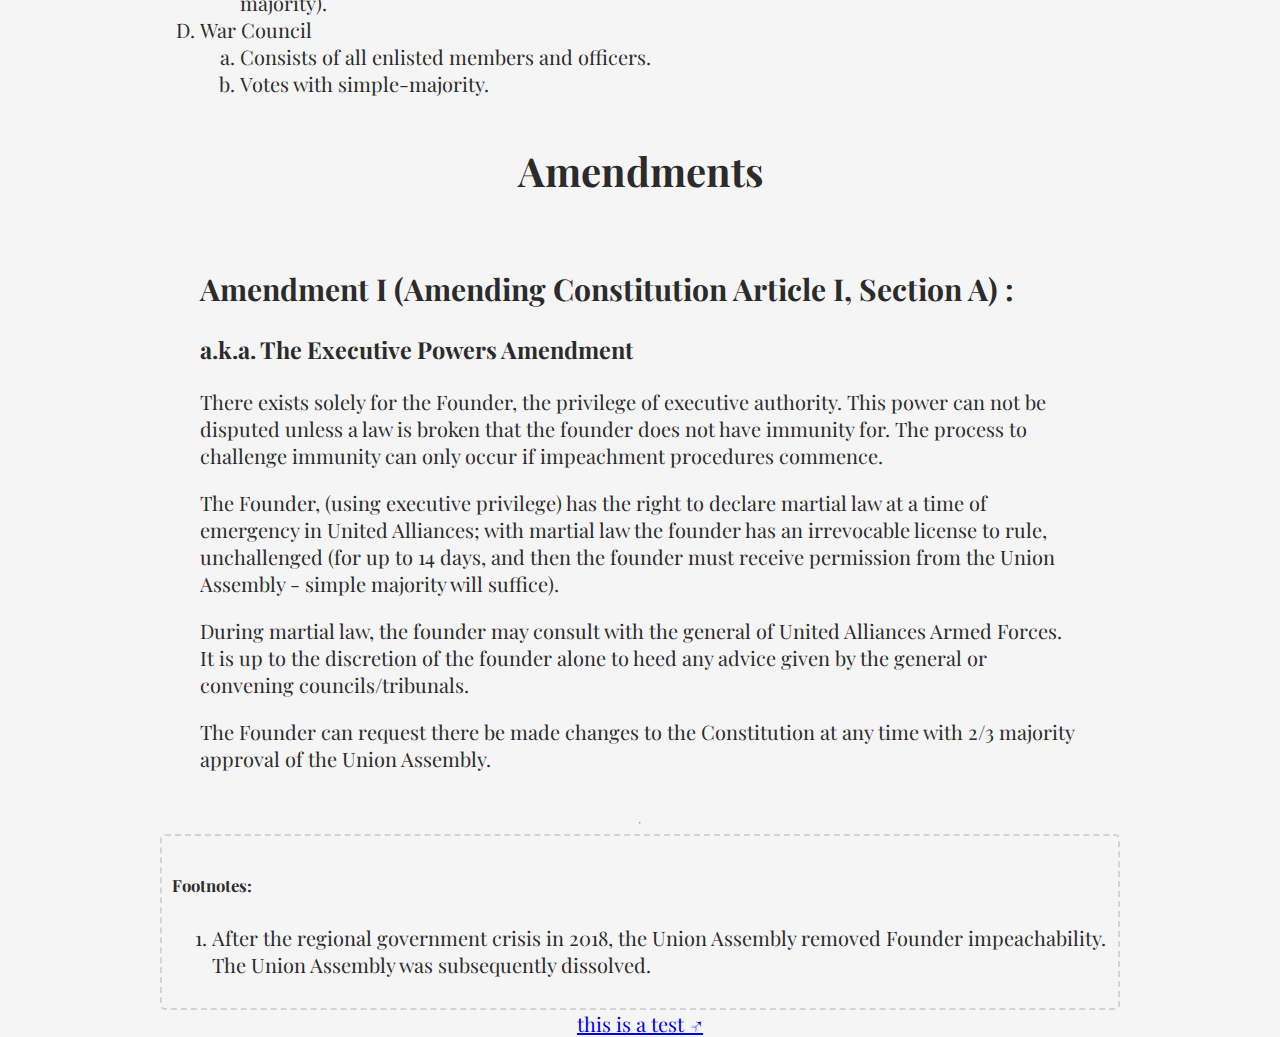
==== commit f015c302: "Update index.html" ====
--- a/constitution/index.html
+++ b/constitution/index.html
@@ -292,7 +292,7 @@
     <div class="footnotes">
         <h5>Footnotes:</h5>
         <ol type="1">
-            <li id="fnote-1">After the government crisis in 2018, the Union Assembly removed Founder impeachability. The Union Assembly was subsequently dissolved. </li>
+            <li id="fnote-1">After the regional government crisis in 2018, the Union Assembly removed Founder impeachability. The Union Assembly was subsequently dissolved. </li>
         </ol>
     </div>
 
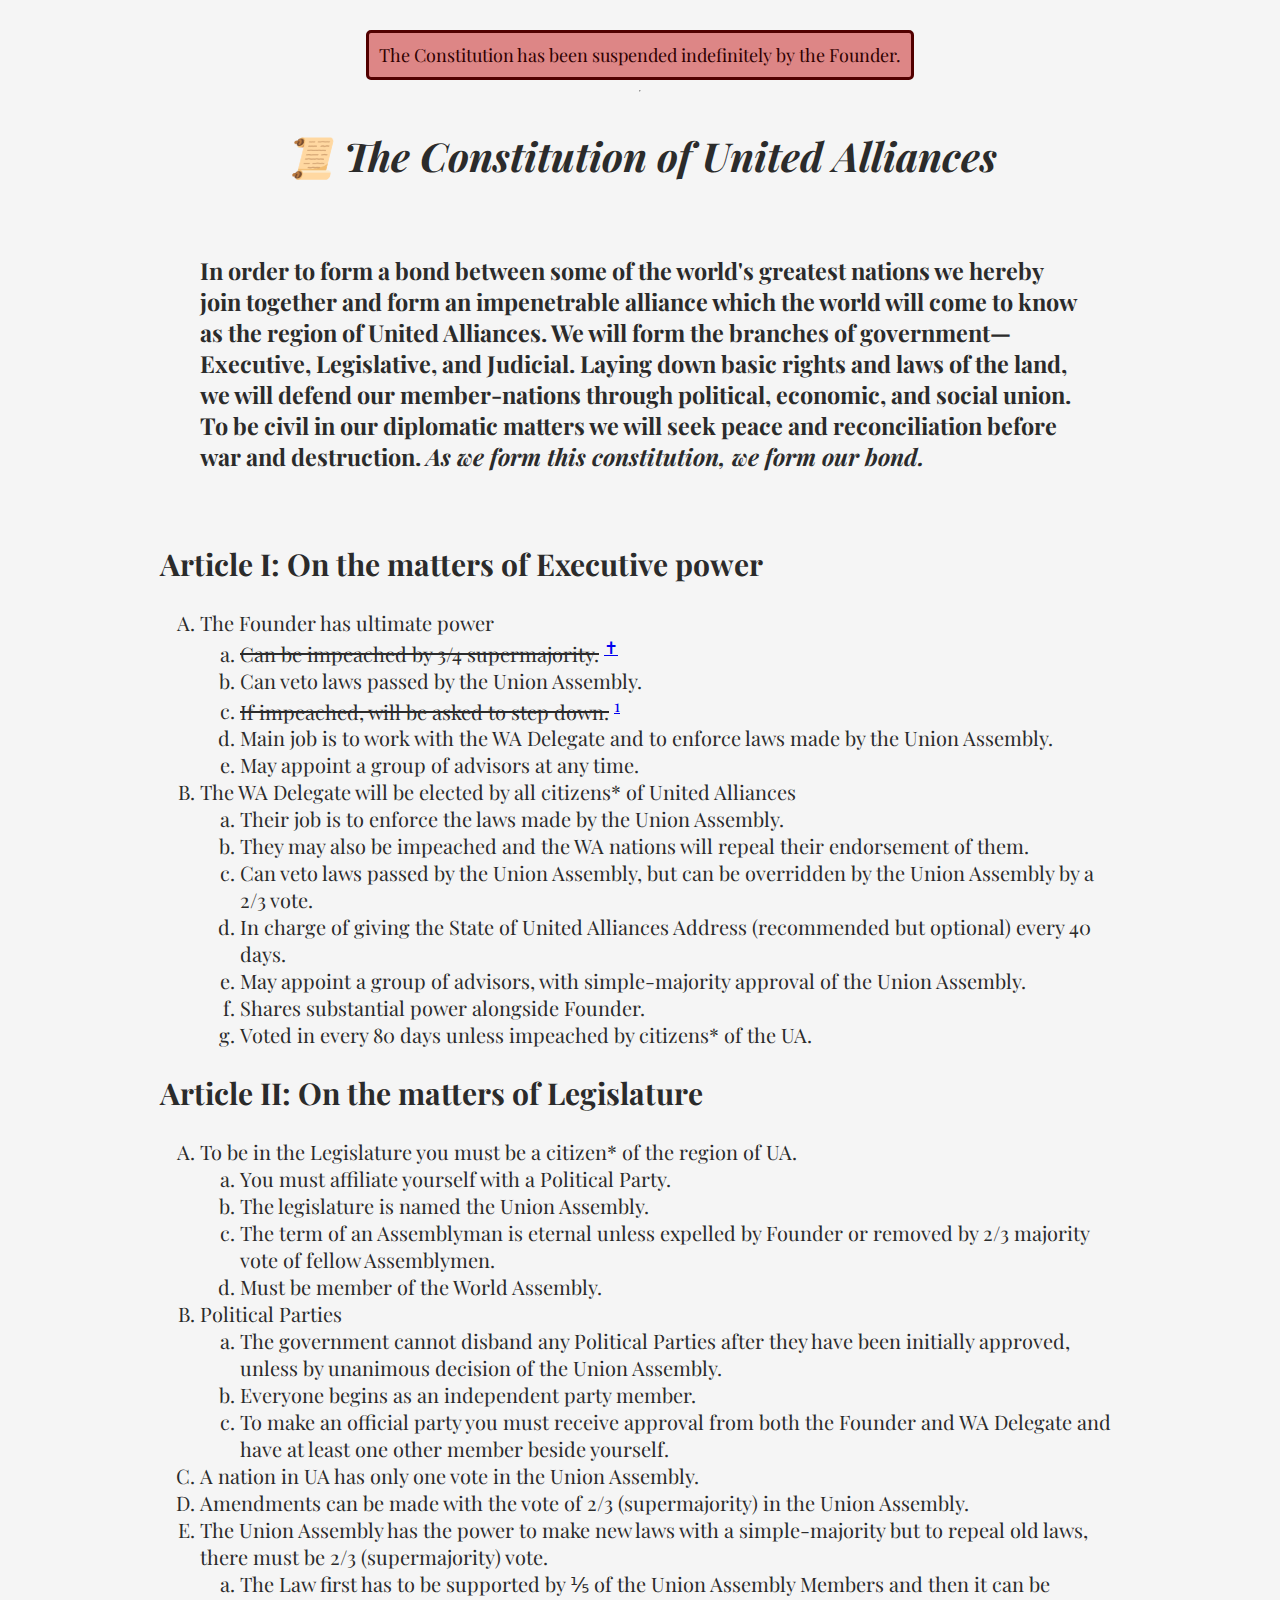
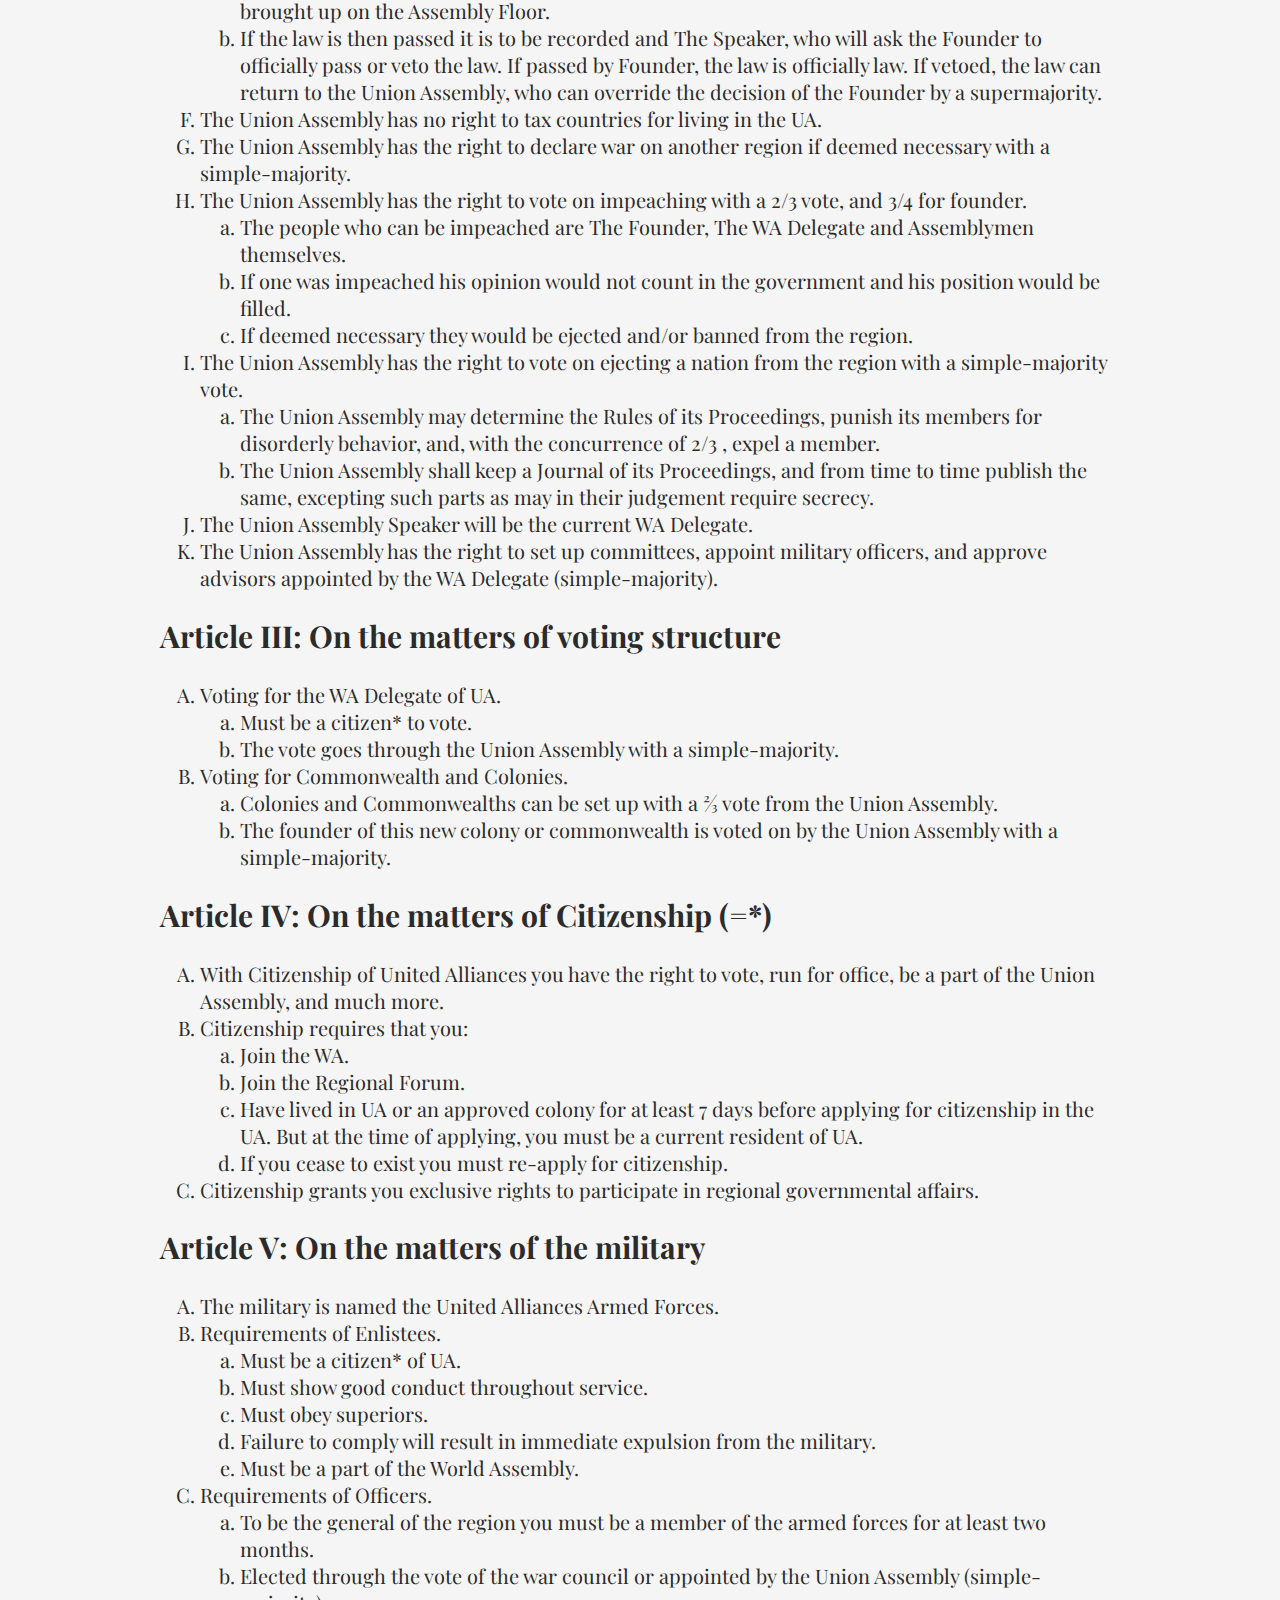
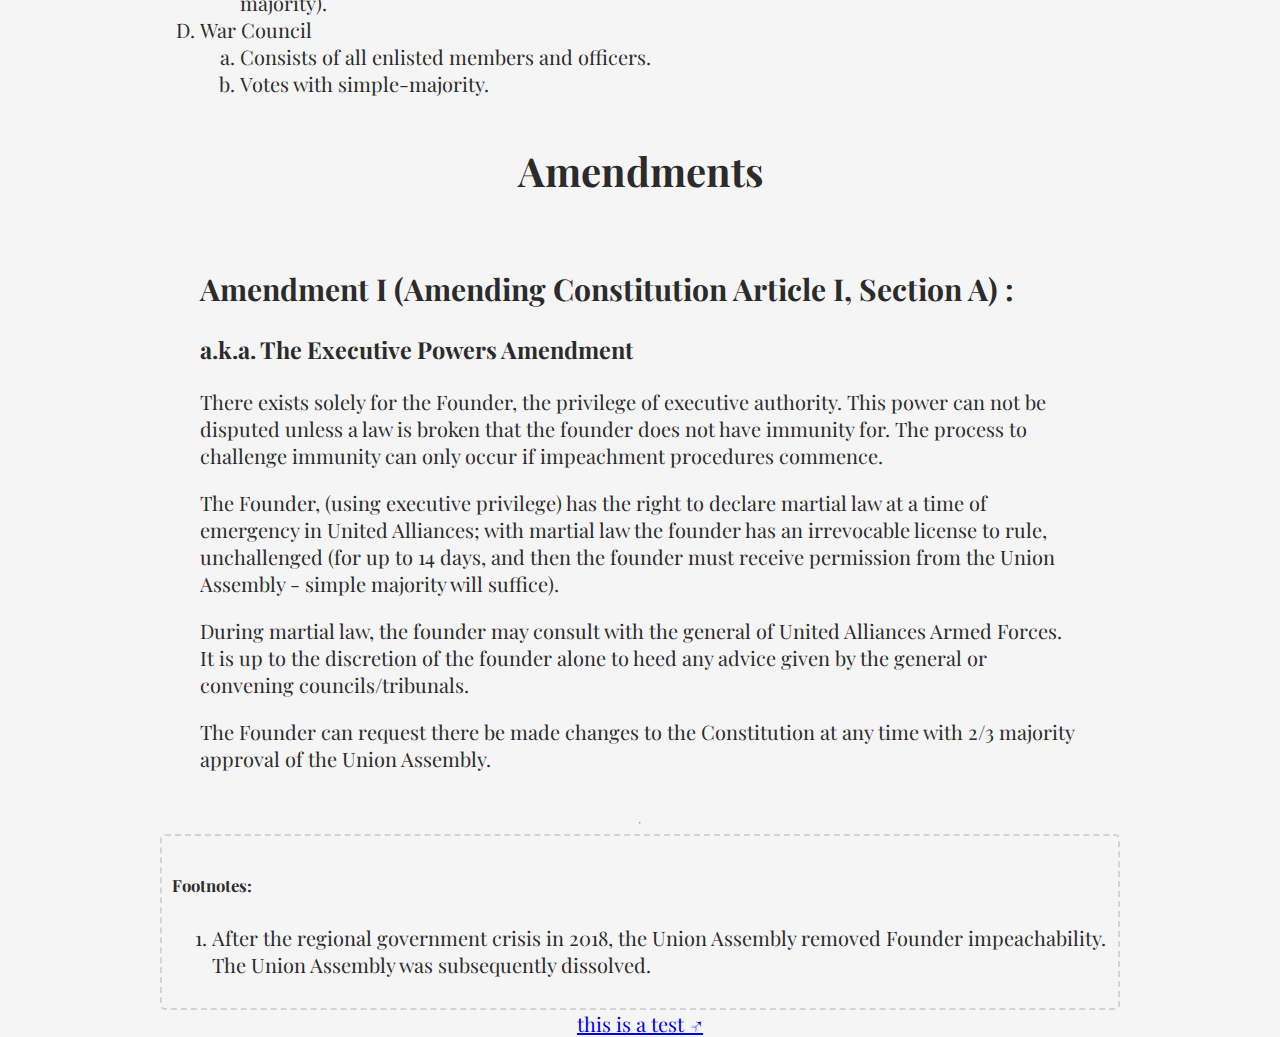
==== commit 3ab87a68: "Update index.html" ====
--- a/constitution/index.html
+++ b/constitution/index.html
@@ -122,7 +122,7 @@
         <li>The Founder has ultimate power</li>
             <ol type="a">
     
-                 <li><s>Can be impeached by 3/4 supermajority.</s> <sup> <a href="#fnote-1">1</a> </sup> </li>
+                 <li><s>Can be impeached by 3/4 supermajority.</s> <sup> <a href="#fnote-1">✝</a> </sup> </li>
     
                  <li>Can veto laws passed by the Union Assembly.</li>
     
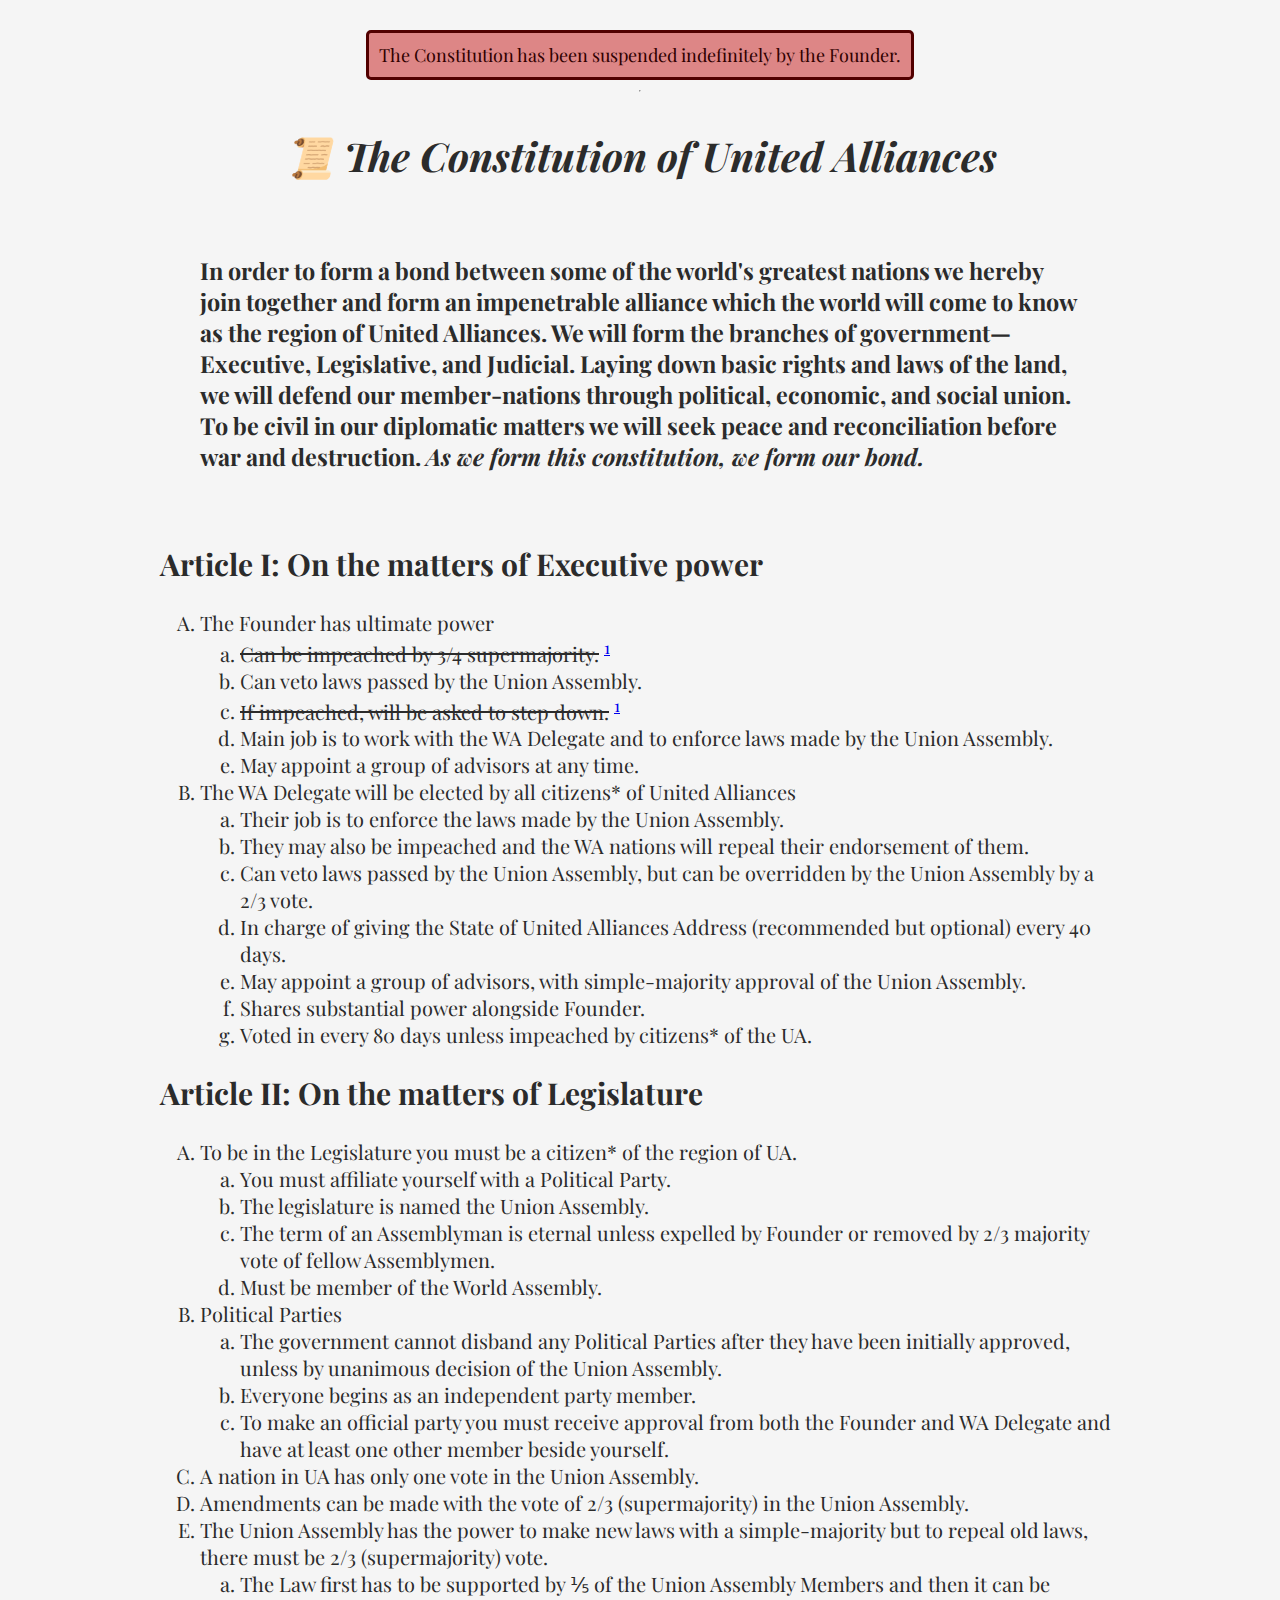
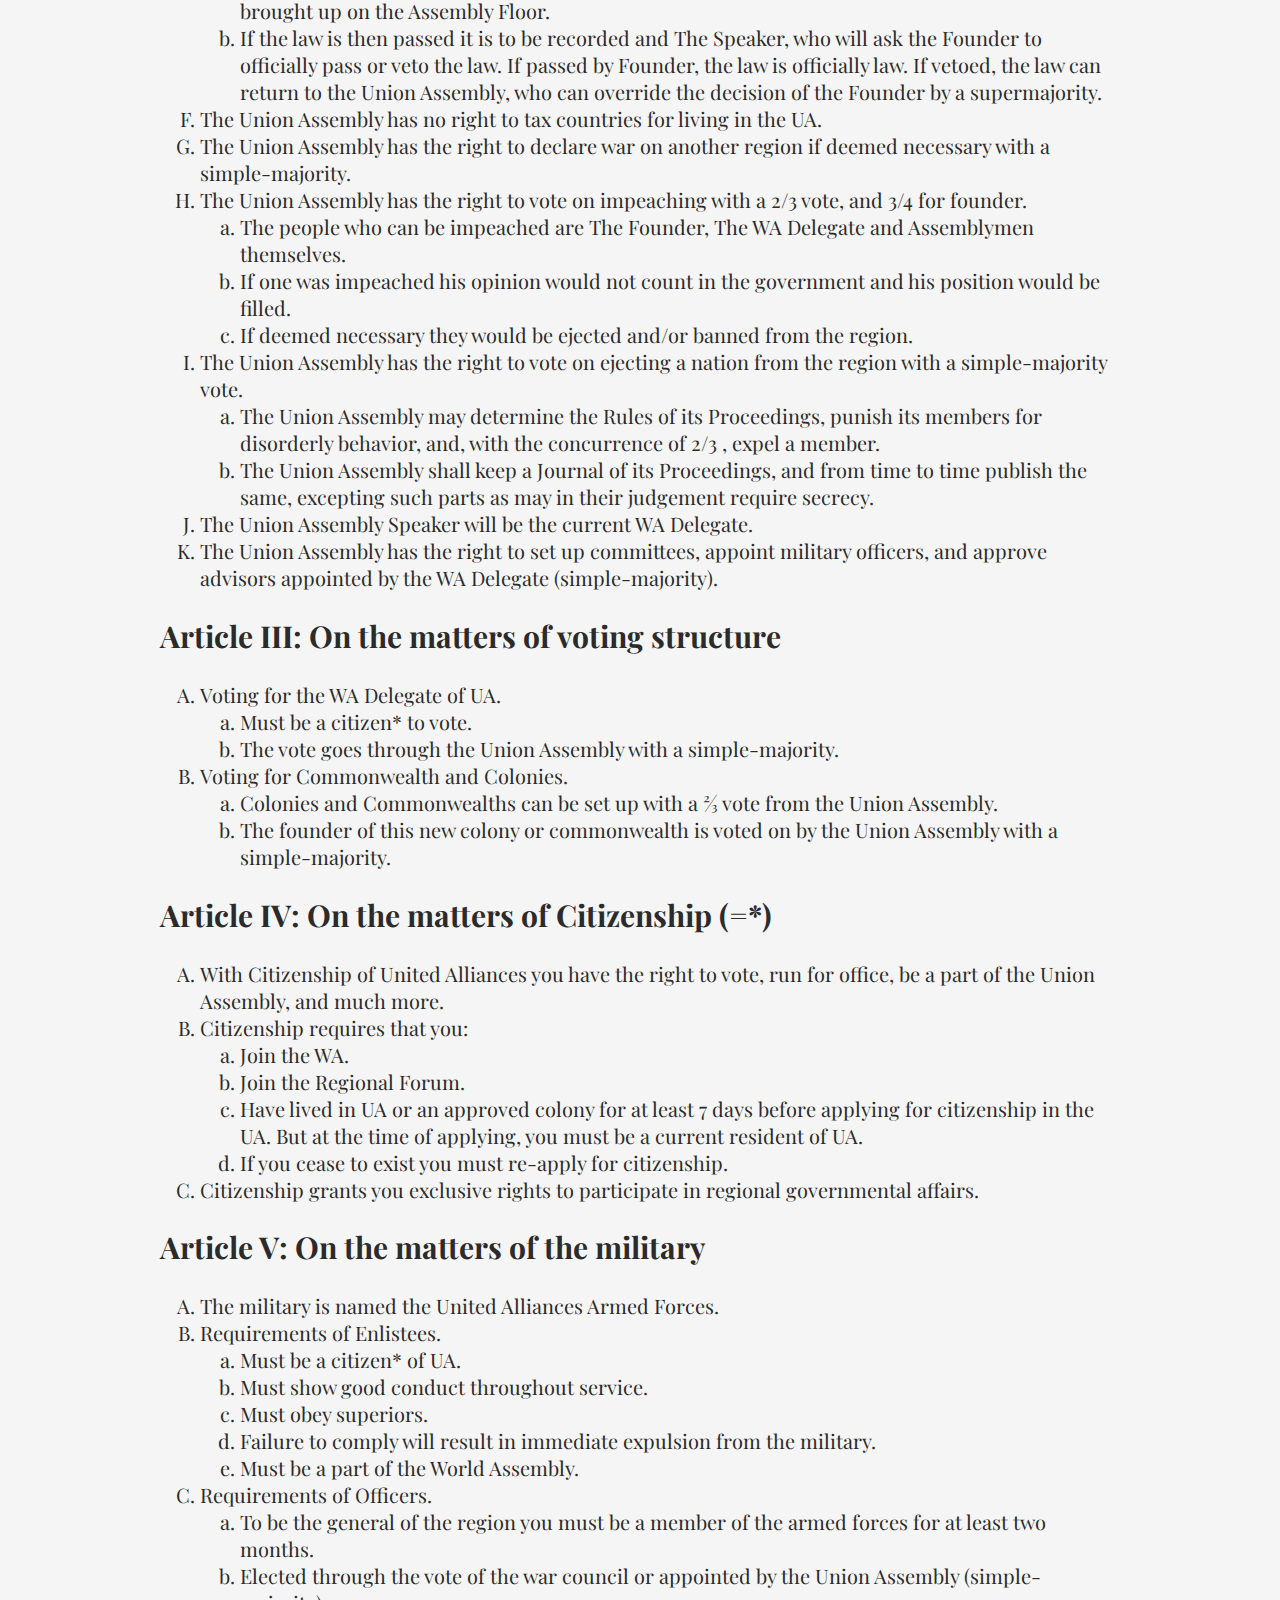
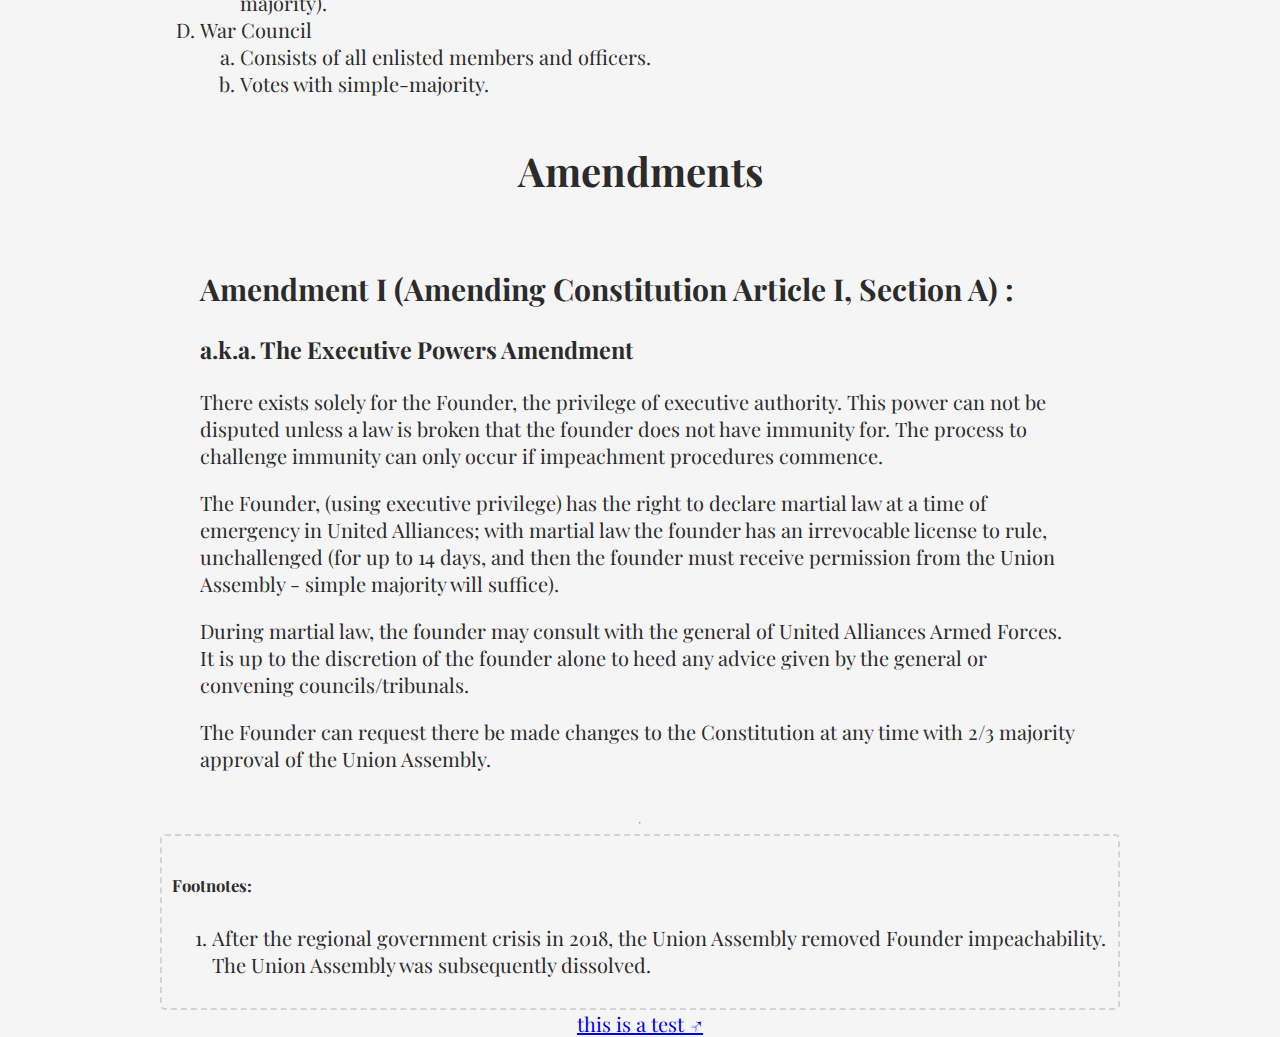
==== commit 1c673b1c: "Update index.html" ====
--- a/constitution/index.html
+++ b/constitution/index.html
@@ -122,7 +122,7 @@
         <li>The Founder has ultimate power</li>
             <ol type="a">
     
-                 <li><s>Can be impeached by 3/4 supermajority.</s> <sup> <a href="#fnote-1">✝</a> </sup> </li>
+                 <li><s>Can be impeached by 3/4 supermajority.</s> <sup> <a href="#fnote-1">1</a> </sup> </li>
     
                  <li>Can veto laws passed by the Union Assembly.</li>
     
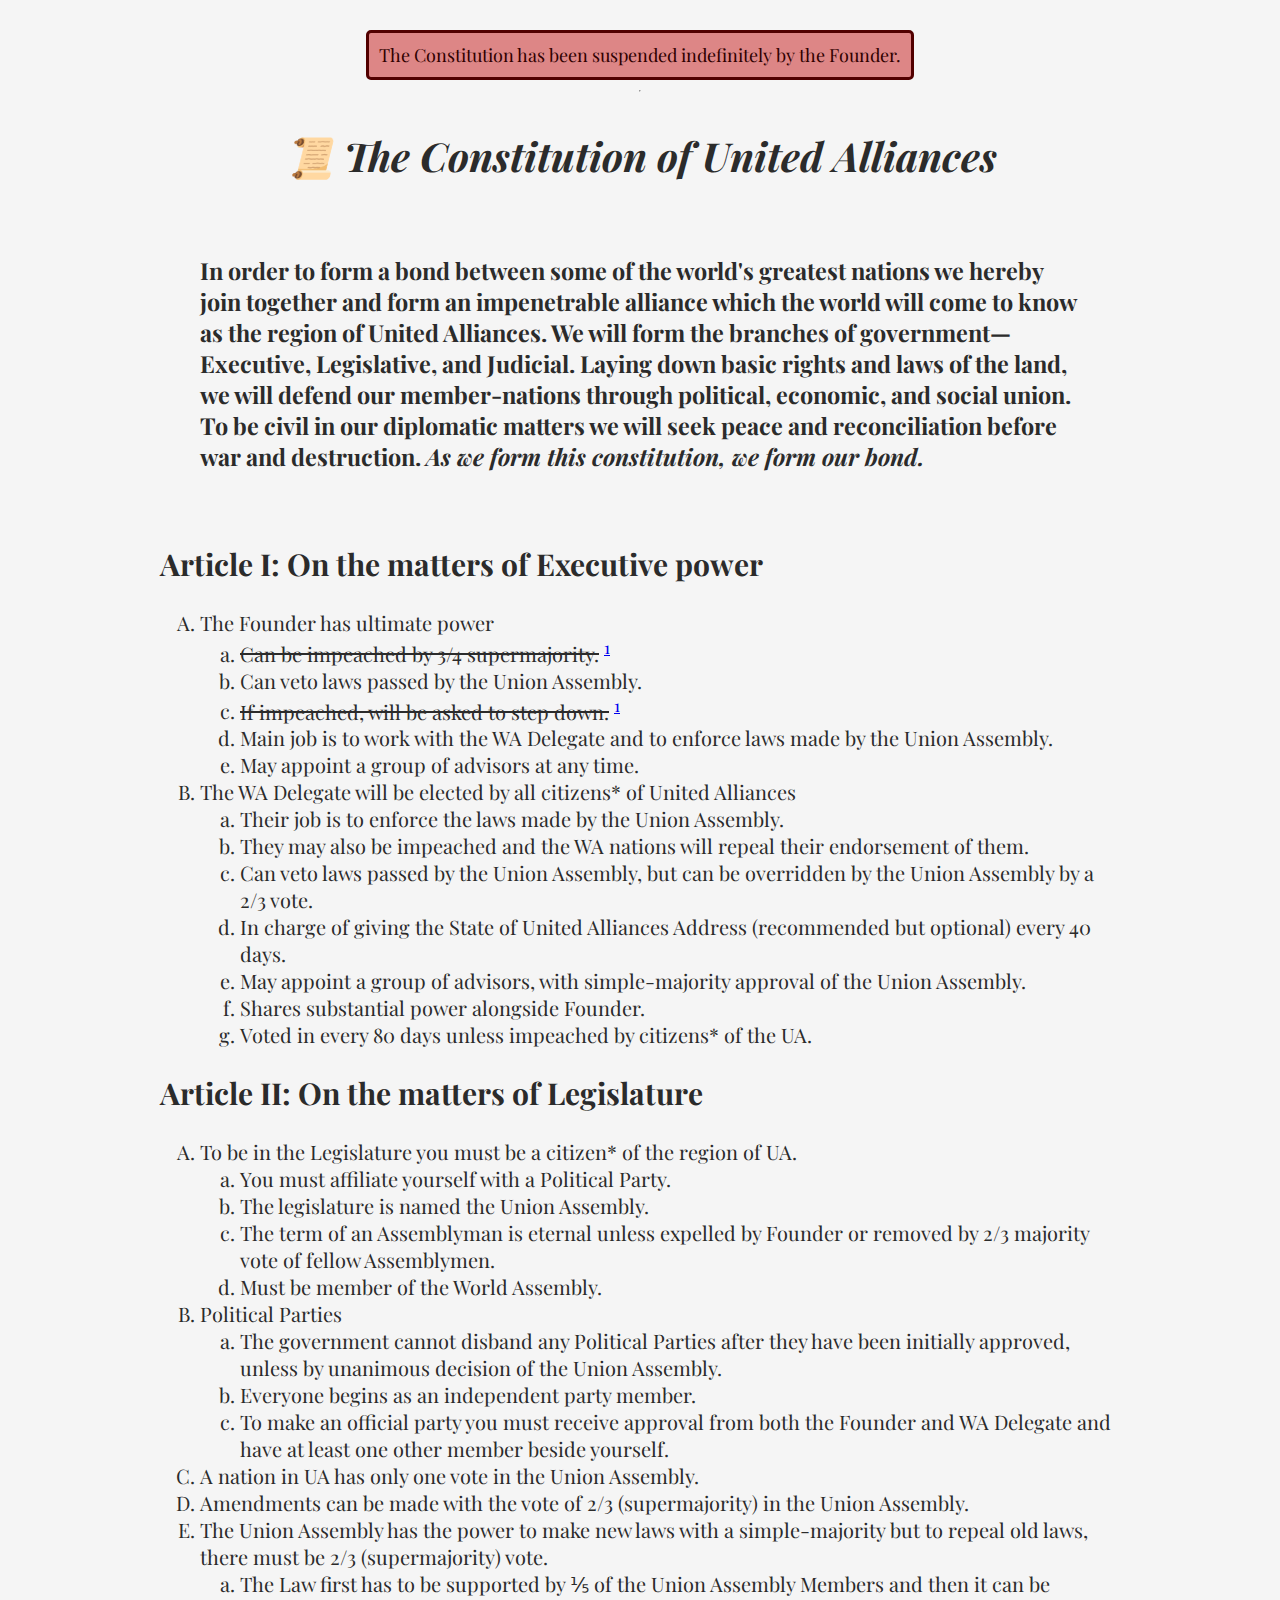
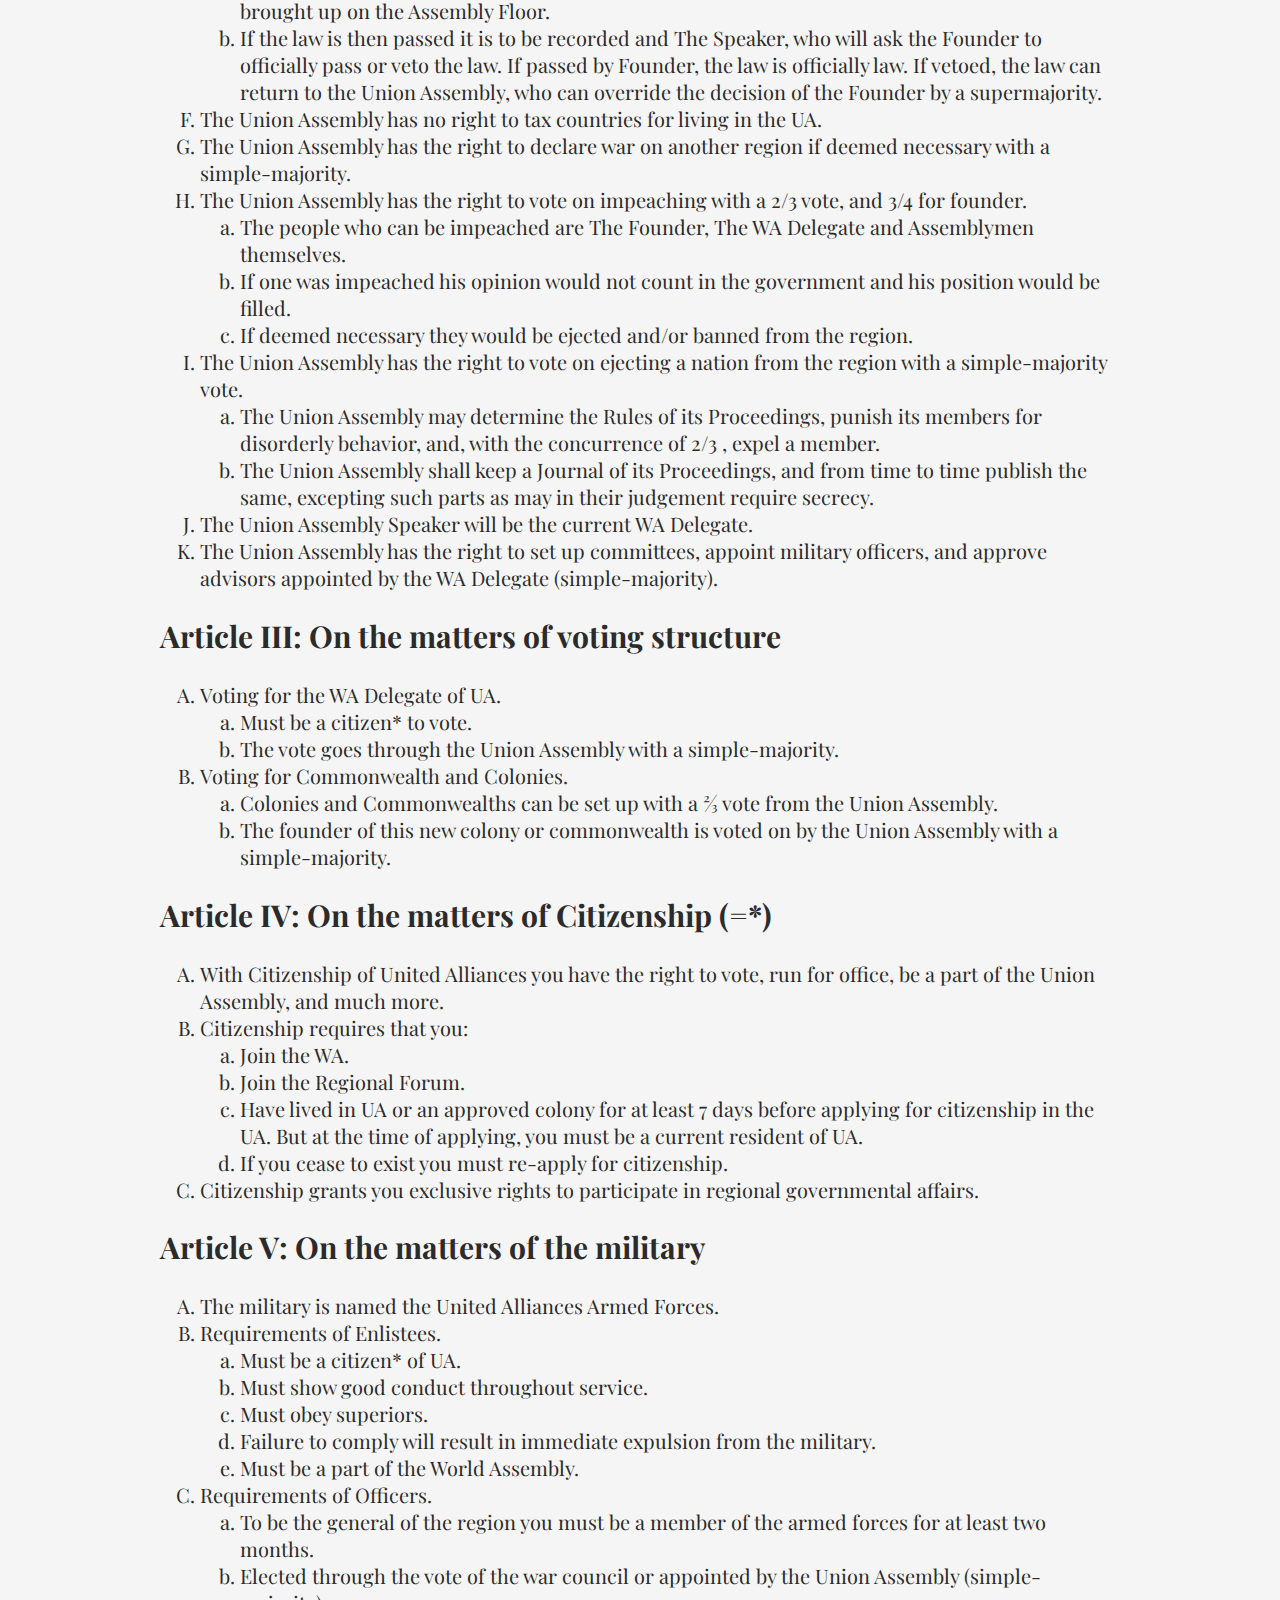
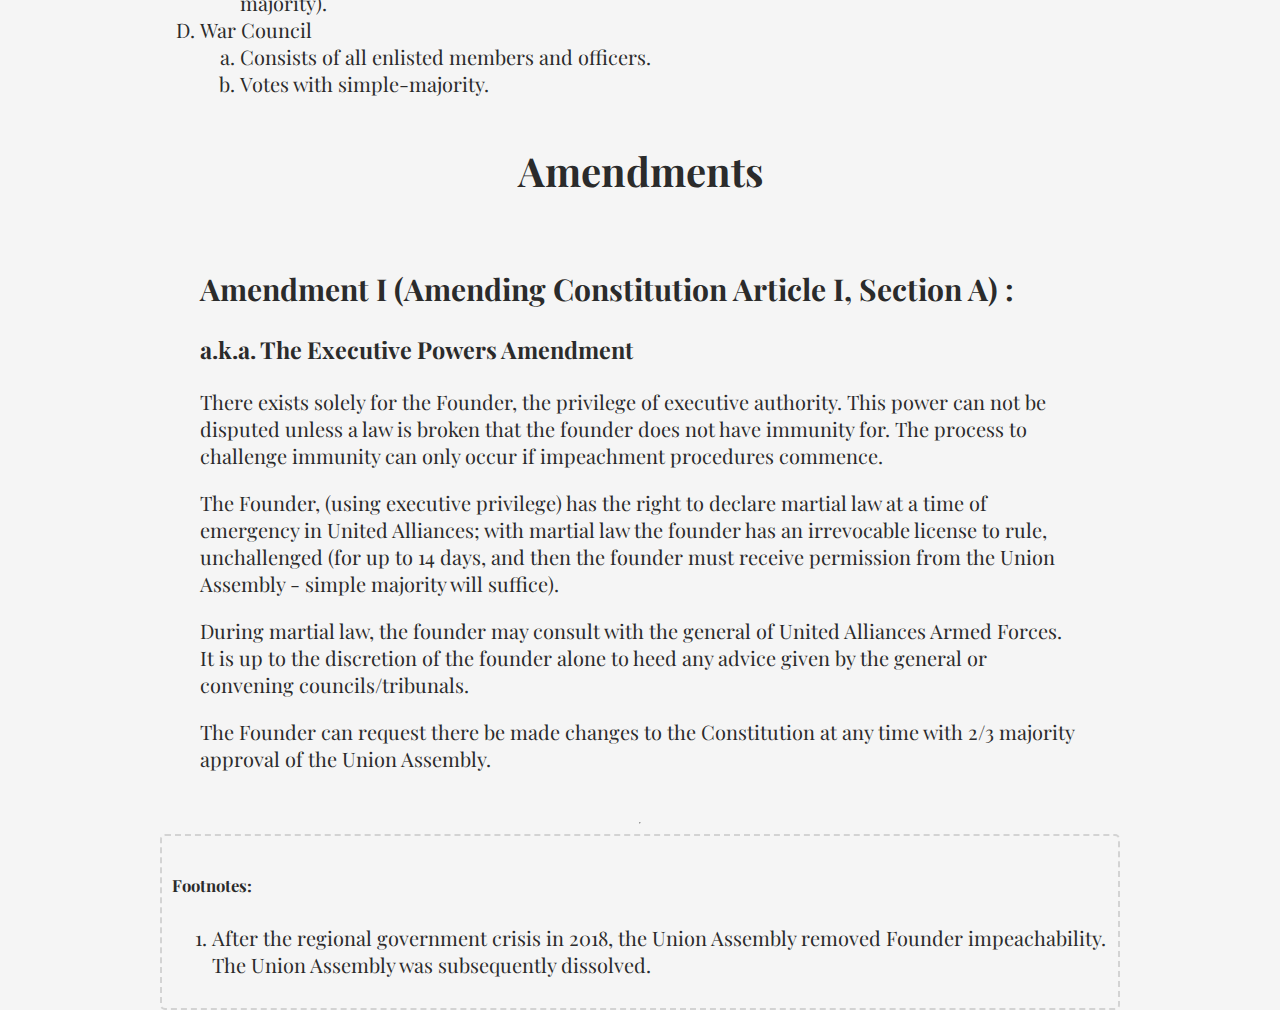
==== commit e443b01b: "Update index.html" ====
--- a/constitution/index.html
+++ b/constitution/index.html
@@ -296,10 +296,6 @@
         </ol>
     </div>
 
-    <footer>
-        <a href="http://flynntownship.org/" target="_blank">this is a test</a>
-    </footer>
-
 </div>
 </body>
 </html>